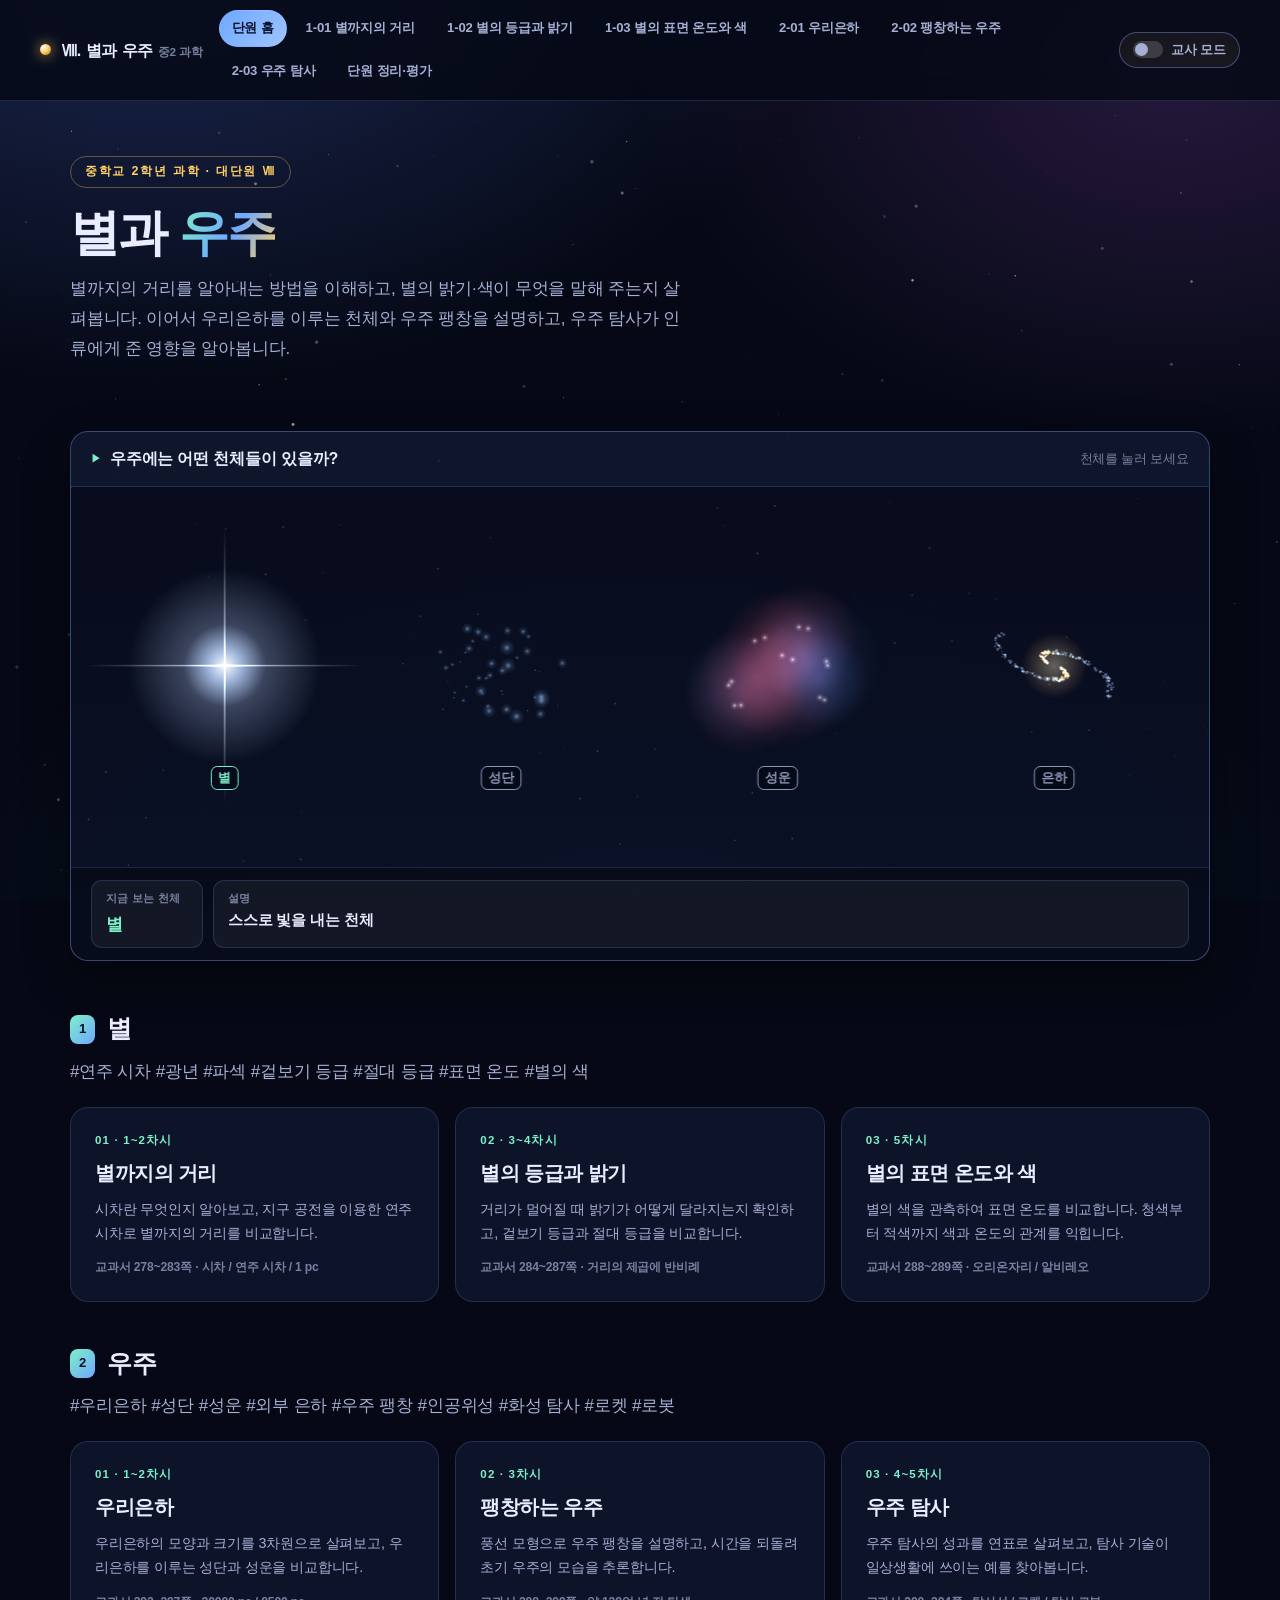
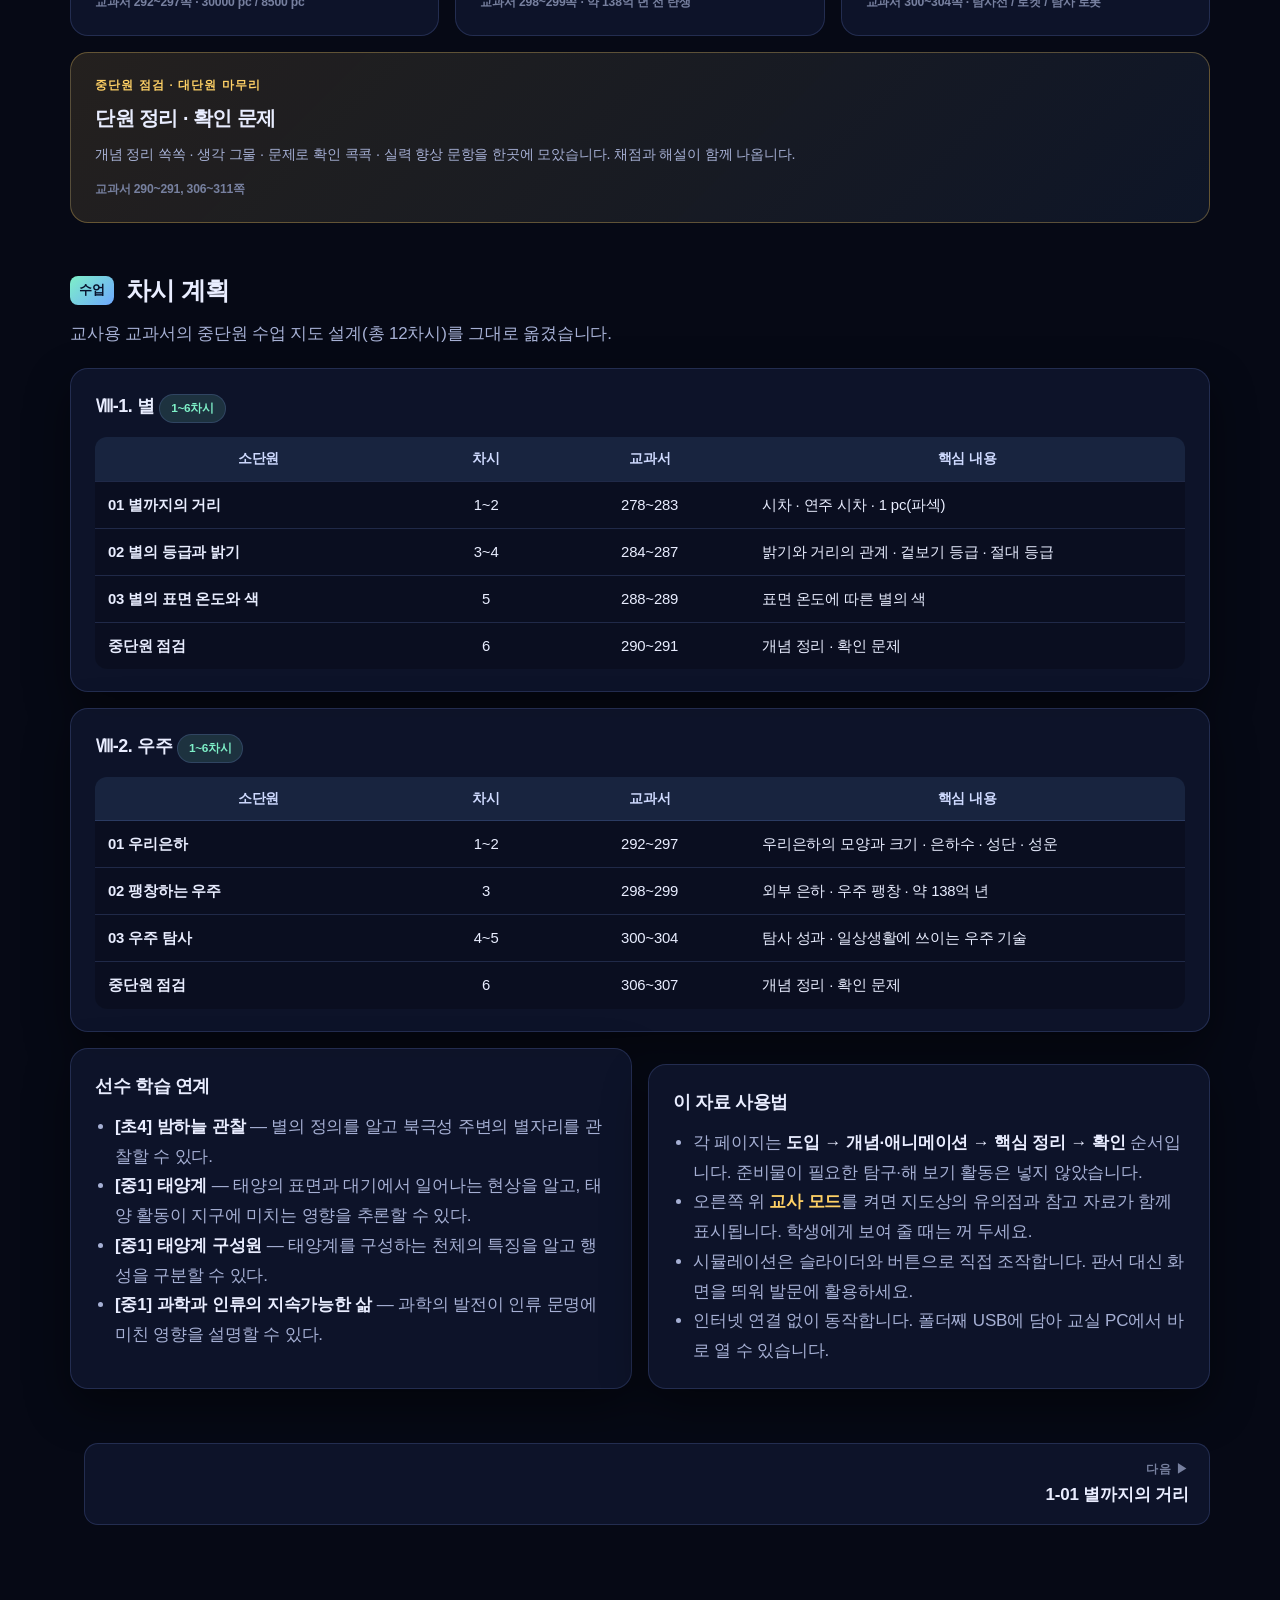
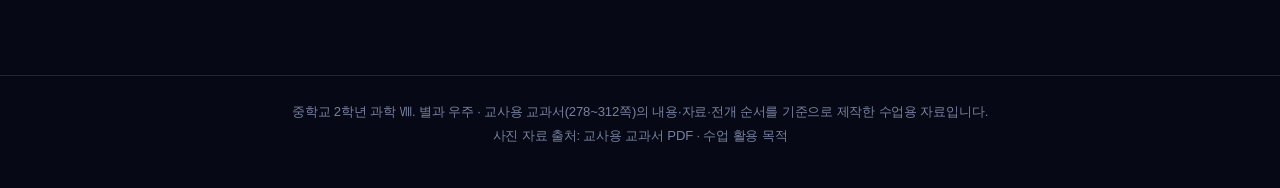
==== index.html @ 0da12495 "Initial commit" ====
<!doctype html>
<html lang="ko">
<head>
<meta charset="utf-8">
<meta name="viewport" content="width=device-width, initial-scale=1">
<title>Ⅷ. 별과 우주 | 중학교 2학년 과학 수업 자료</title>
<link rel="stylesheet" href="assets/style.css">
</head>
<body>
<canvas id="bg-stars"></canvas><div id="bg-glow"></div>
<div id="progress"></div>

<header class="topbar"><div class="topbar-inner">
  <a class="brand" href="index.html"><span class="dot"></span><span>Ⅷ. 별과 우주 <small>중2 과학</small></span></a>
  <nav class="chips"></nav>
  <div class="tmode"><span class="sw"></span>교사 모드</div>
</div></header>

<main class="wrap">

  <div class="page-head">
    <span class="eyebrow">중학교 2학년 과학 · 대단원 Ⅷ</span>
    <h1>별과 <em>우주</em></h1>
    <p class="lede">
      별까지의 거리를 알아내는 방법을 이해하고, 별의 밝기·색이 무엇을 말해 주는지 살펴봅니다.
      이어서 우리은하를 이루는 천체와 우주 팽창을 설명하고, 우주 탐사가 인류에게 준 영향을 알아봅니다.
    </p>
  </div>

  <!-- 인트로 애니메이션 -->
  <section class="block">
    <div class="sim">
      <div class="sim-head">
        <h4>우주에는 어떤 천체들이 있을까?</h4>
        <span class="hint">천체를 눌러 보세요</span>
      </div>
      <canvas id="cvIntro"></canvas>
      <div class="readout" id="introInfo">
        <div class="stat"><div class="k">지금 보는 천체</div><div class="v" id="introName">별</div></div>
        <div class="stat" style="flex:1; min-width:240px"><div class="k">설명</div>
          <div class="v" id="introDesc" style="font-size:.93rem; color:var(--txt); font-weight:600; line-height:1.5">스스로 빛을 내는 천체</div></div>
      </div>
    </div>
    <div class="teacher-note">
      <span class="tlabel">단원 개관</span>
      우주에는 여러 은하가 있다. 은하에는 태양계가 포함되어 있는 우리은하와 그 외의 외부 은하들이 있다.
      은하에는 별과, 별의 무리인 성단, 그리고 별과 별 사이에 있는 성간 물질들이 모여 있는 성운이 있다.
      태양계를 구성하는 별·행성·위성·왜소 행성·소행성·혜성들도 우주에 있는 천체이다.
      <br><br>이 단원에서는 별까지의 거리, 별의 밝기와 등급, 색과 온도 등 별의 특징과 우리은하의 모양·구성 천체 및
      우주 팽창에 대해 학습한다. 이를 바탕으로 우주에 대한 흥미와 호기심을 갖도록 하고, 우주 탐사의 의의와
      인류에게 미치는 영향을 조사하여 과학의 유용성을 느낄 수 있도록 한다.
    </div>
  </section>

  <!-- 소단원 카드 -->
  <section class="block">
    <h2 class="sec"><span class="num">1</span> 별</h2>
    <p class="sec-sub">#연주 시차 #광년 #파섹 #겉보기 등급 #절대 등급 #표면 온도 #별의 색</p>
    <div class="unit-grid">
      <a class="unit-card" href="s1-01-distance.html">
        <div class="cno">01 · 1~2차시</div>
        <h3>별까지의 거리</h3>
        <p>시차란 무엇인지 알아보고, 지구 공전을 이용한 연주 시차로 별까지의 거리를 비교합니다.</p>
        <div class="meta">교과서 278~283쪽 · 시차 / 연주 시차 / 1 pc</div>
      </a>
      <a class="unit-card" href="s1-02-magnitude.html">
        <div class="cno">02 · 3~4차시</div>
        <h3>별의 등급과 밝기</h3>
        <p>거리가 멀어질 때 밝기가 어떻게 달라지는지 확인하고, 겉보기 등급과 절대 등급을 비교합니다.</p>
        <div class="meta">교과서 284~287쪽 · 거리의 제곱에 반비례</div>
      </a>
      <a class="unit-card" href="s1-03-temperature.html">
        <div class="cno">03 · 5차시</div>
        <h3>별의 표면 온도와 색</h3>
        <p>별의 색을 관측하여 표면 온도를 비교합니다. 청색부터 적색까지 색과 온도의 관계를 익힙니다.</p>
        <div class="meta">교과서 288~289쪽 · 오리온자리 / 알비레오</div>
      </a>
    </div>

    <h2 class="sec" style="margin-top:40px"><span class="num">2</span> 우주</h2>
    <p class="sec-sub">#우리은하 #성단 #성운 #외부 은하 #우주 팽창 #인공위성 #화성 탐사 #로켓 #로봇</p>
    <div class="unit-grid">
      <a class="unit-card" href="s2-01-galaxy.html">
        <div class="cno">01 · 1~2차시</div>
        <h3>우리은하</h3>
        <p>우리은하의 모양과 크기를 3차원으로 살펴보고, 우리은하를 이루는 성단과 성운을 비교합니다.</p>
        <div class="meta">교과서 292~297쪽 · 30000 pc / 8500 pc</div>
      </a>
      <a class="unit-card" href="s2-02-expansion.html">
        <div class="cno">02 · 3차시</div>
        <h3>팽창하는 우주</h3>
        <p>풍선 모형으로 우주 팽창을 설명하고, 시간을 되돌려 초기 우주의 모습을 추론합니다.</p>
        <div class="meta">교과서 298~299쪽 · 약 138억 년 전 탄생</div>
      </a>
      <a class="unit-card" href="s2-03-exploration.html">
        <div class="cno">03 · 4~5차시</div>
        <h3>우주 탐사</h3>
        <p>우주 탐사의 성과를 연표로 살펴보고, 탐사 기술이 일상생활에 쓰이는 예를 찾아봅니다.</p>
        <div class="meta">교과서 300~304쪽 · 탐사선 / 로켓 / 탐사 로봇</div>
      </a>
    </div>

    <div class="unit-grid" style="margin-top:16px; grid-template-columns:1fr">
      <a class="unit-card" href="review.html" style="background:linear-gradient(135deg, rgba(255,209,102,.12), rgba(110,168,255,.08)); border-color:rgba(255,209,102,.3)">
        <div class="cno" style="color:var(--accent-2)">중단원 점검 · 대단원 마무리</div>
        <h3>단원 정리 · 확인 문제</h3>
        <p>개념 정리 쏙쏙 · 생각 그물 · 문제로 확인 콕콕 · 실력 향상 문항을 한곳에 모았습니다. 채점과 해설이 함께 나옵니다.</p>
        <div class="meta">교과서 290~291, 306~311쪽</div>
      </a>
    </div>
  </section>

  <!-- 수업 설계 -->
  <section class="block">
    <h2 class="sec"><span class="num">수업</span> 차시 계획</h2>
    <p class="sec-sub">교사용 교과서의 중단원 수업 지도 설계(총 12차시)를 그대로 옮겼습니다.</p>

    <div class="card">
      <h3>Ⅷ-1. 별 <span class="pill a3">1~6차시</span></h3>
      <div class="table-scroll">
      <table class="data">
        <thead><tr><th style="width:30%">소단원</th><th>차시</th><th>교과서</th><th style="width:40%">핵심 내용</th></tr></thead>
        <tbody>
          <tr><td class="name">01 별까지의 거리</td><td class="tnum">1~2</td><td class="tnum">278~283</td>
            <td style="text-align:left">시차 · 연주 시차 · 1 pc(파섹)</td></tr>
          <tr><td class="name">02 별의 등급과 밝기</td><td class="tnum">3~4</td><td class="tnum">284~287</td>
            <td style="text-align:left">밝기와 거리의 관계 · 겉보기 등급 · 절대 등급</td></tr>
          <tr><td class="name">03 별의 표면 온도와 색</td><td class="tnum">5</td><td class="tnum">288~289</td>
            <td style="text-align:left">표면 온도에 따른 별의 색</td></tr>
          <tr><td class="name">중단원 점검</td><td class="tnum">6</td><td class="tnum">290~291</td>
            <td style="text-align:left">개념 정리 · 확인 문제</td></tr>
        </tbody>
      </table>
      </div>
      <div class="teacher-note">
        <span class="tlabel">성취기준 · 지도상의 유의점</span>
        <b>[9과15-01]</b> 지구 자전에 의한 천체의 겉보기 운동과 지구 공전에 의한 별자리 변화를 이해하고, 밤하늘 천체에 호기심을 가진다.
        연주 시차를 이용하여 별까지의 거리를 구할 수 있고, 별의 등급과 밝기의 관계 및 표면 온도와 색의 관계를 설명할 수 있다.
        <ul>
          <li>별까지의 거리를 구하는 방법은 <b>수식을 도입하지 않는다.</b></li>
          <li>연주 시차와 겉보기 등급·절대 등급의 <b>개념을 중심으로</b> 다룬다.</li>
          <li>별의 표면 온도는 <b>별의 색을 이용하여 비교하는 수준</b>으로만 다룬다.</li>
        </ul>
      </div>
    </div>

    <div class="card">
      <h3>Ⅷ-2. 우주 <span class="pill a3">1~6차시</span></h3>
      <div class="table-scroll">
      <table class="data">
        <thead><tr><th style="width:30%">소단원</th><th>차시</th><th>교과서</th><th style="width:40%">핵심 내용</th></tr></thead>
        <tbody>
          <tr><td class="name">01 우리은하</td><td class="tnum">1~2</td><td class="tnum">292~297</td>
            <td style="text-align:left">우리은하의 모양과 크기 · 은하수 · 성단 · 성운</td></tr>
          <tr><td class="name">02 팽창하는 우주</td><td class="tnum">3</td><td class="tnum">298~299</td>
            <td style="text-align:left">외부 은하 · 우주 팽창 · 약 138억 년</td></tr>
          <tr><td class="name">03 우주 탐사</td><td class="tnum">4~5</td><td class="tnum">300~304</td>
            <td style="text-align:left">탐사 성과 · 일상생활에 쓰이는 우주 기술</td></tr>
          <tr><td class="name">중단원 점검</td><td class="tnum">6</td><td class="tnum">306~307</td>
            <td style="text-align:left">개념 정리 · 확인 문제</td></tr>
        </tbody>
      </table>
      </div>
      <div class="teacher-note">
        <span class="tlabel">성취기준 · 지도상의 유의점</span>
        <b>[9과15-02]</b> 우리은하의 구조와 크기를 이해하고, 성운과 성단의 특징을 비교할 수 있다.<br>
        <b>[9과15-03]</b> 모형을 이용하여 우주가 팽창하고 있음을 설명할 수 있다.<br>
        <b>[9과15-04]</b> 우주 탐사의 의의와 인류에게 미치는 영향을 조사하여 과학의 유용성을 인식할 수 있다.
        <ul>
          <li>우리은하의 크기는 수치 암기보다 <b>규모에 대한 인식</b>에 초점을 맞춘다.</li>
          <li>풍선 모형으로 우주 팽창을 설명하되, 어려운 우주론적 개념은 도입하지 않는다.</li>
          <li>우주 탐사는 현대에 <b>경쟁이 아닌 국제 협력</b>이 중요시된다는 점을 함께 다룬다.</li>
        </ul>
      </div>
    </div>

    <div class="grid g2" style="margin-top:16px">
      <div class="card">
        <h3>선수 학습 연계</h3>
        <ul style="margin:0; padding-left:20px; color:var(--dim)">
          <li><b style="color:var(--txt)">[초4] 밤하늘 관찰</b> — 별의 정의를 알고 북극성 주변의 별자리를 관찰할 수 있다.</li>
          <li><b style="color:var(--txt)">[중1] 태양계</b> — 태양의 표면과 대기에서 일어나는 현상을 알고, 태양 활동이 지구에 미치는 영향을 추론할 수 있다.</li>
          <li><b style="color:var(--txt)">[중1] 태양계 구성원</b> — 태양계를 구성하는 천체의 특징을 알고 행성을 구분할 수 있다.</li>
          <li><b style="color:var(--txt)">[중1] 과학과 인류의 지속가능한 삶</b> — 과학의 발전이 인류 문명에 미친 영향을 설명할 수 있다.</li>
        </ul>
      </div>
      <div class="card">
        <h3>이 자료 사용법</h3>
        <ul style="margin:0; padding-left:20px; color:var(--dim)">
          <li>각 페이지는 <b style="color:var(--txt)">도입 → 개념·애니메이션 → 핵심 정리 → 확인</b> 순서입니다.
            준비물이 필요한 탐구·해 보기 활동은 넣지 않았습니다.</li>
          <li>오른쪽 위 <b style="color:var(--accent-2)">교사 모드</b>를 켜면 지도상의 유의점과 참고 자료가 함께 표시됩니다. 학생에게 보여 줄 때는 꺼 두세요.</li>
          <li>시뮬레이션은 슬라이더와 버튼으로 직접 조작합니다. 판서 대신 화면을 띄워 발문에 활용하세요.</li>
          <li>인터넷 연결 없이 동작합니다. 폴더째 USB에 담아 교실 PC에서 바로 열 수 있습니다.</li>
        </ul>
      </div>
    </div>
  </section>

  <div class="pager"></div>
</main>

<footer class="foot">
  중학교 2학년 과학 Ⅷ. 별과 우주 · 교사용 교과서(278~312쪽)의 내용·자료·전개 순서를 기준으로 제작한 수업용 자료입니다.<br>
  사진 자료 출처: 교사용 교과서 PDF · 수업 활용 목적
</footer>

<script src="assets/common.js"></script>
<script>
(function () {
  var wrap = document.getElementById("cvIntro");
  var C = SU.Canvas(wrap, 3.0), U = SU.U;
  var nameEl = document.getElementById("introName"), descEl = document.getElementById("introDesc");

  var OBJ = [
    { n: "별", d: "스스로 빛을 내는 천체. 밝기와 색은 별마다 다르다." },
    { n: "성단", d: "많은 별이 좁은 공간에 모여 집단을 이룬 것. 산개 성단과 구상 성단이 있다." },
    { n: "성운", d: "성간 물질이 모여 있어 구름처럼 보이는 천체. 방출·반사·암흑 성운이 있다." },
    { n: "은하", d: "수천억 개의 별로 이루어진 천체 집단. 태양계가 속한 은하를 우리은하라고 한다." }
  ];
  var sel = 0, hl = [1, 0, 0, 0], auto = 0;

  // 성단/성운/은하 입자 미리 생성
  var cluster = [], neb = [], gal = [];
  for (var i = 0; i < 46; i++) {
    var a = Math.random() * 6.2832, r = Math.pow(Math.random(), 0.6);
    cluster.push({ x: Math.cos(a) * r, y: Math.sin(a) * r * 0.92, s: Math.random() * 1.4 + 0.5, p: Math.random() * 6.3 });
  }
  for (var i = 0; i < 9; i++) {
    neb.push({ x: (Math.random() - 0.5) * 1.3, y: (Math.random() - 0.5) * 1.1, r: Math.random() * 0.55 + 0.35,
      c: Math.random() < 0.5 ? [255, 96, 120] : [110, 150, 255], p: Math.random() * 6.3 });
  }
  for (var i = 0; i < 340; i++) {
    var t = Math.pow(Math.random(), 1.15), arm = Math.floor(Math.random() * 2);
    var th = t * 3.6 + arm * Math.PI + (Math.random() - 0.5) * 0.5;
    var rr = 0.10 + t * 0.92;
    gal.push({ r: rr, th: th, s: Math.random() * 1.1 + 0.4, c: t > 0.35 ? [170, 205, 255] : [255, 226, 170] });
  }

  function pos(i) { return { x: C.w * (0.135 + i * 0.243), y: C.h * 0.47 }; }

  wrap.addEventListener("click", function (e) {
    var r = wrap.getBoundingClientRect(), mx = e.clientX - r.left;
    var best = 0, bd = 1e9;
    for (var i = 0; i < 4; i++) { var d = Math.abs(pos(i).x - mx); if (d < bd) { bd = d; best = i; } }
    sel = best; auto = 0; nameEl.textContent = OBJ[sel].n; descEl.textContent = OBJ[sel].d;
  });
  wrap.style.cursor = "pointer";

  SU.loop(wrap, function (dt, t) {
    auto += dt;
    if (auto > 4.5) { auto = 0; sel = (sel + 1) % 4; nameEl.textContent = OBJ[sel].n; descEl.textContent = OBJ[sel].d; }
    for (var i = 0; i < 4; i++) hl[i] = U.approach(hl[i], i === sel ? 1 : 0, dt, 5.5);

    var ctx = C.ctx, w = C.w, h = C.h;
    ctx.clearRect(0, 0, w, h);
    // 옅은 배경 별
    ctx.save();
    for (var i = 0; i < 70; i++) {
      var x = ((i * 97.13) % 1) * w, y = ((i * 41.77) % 1) * h;
      x = (i * 137.5) % w; y = (i * 89.3) % h;
      var a = 0.12 + 0.1 * Math.sin(t * 1.1 + i);
      ctx.fillStyle = "rgba(255,255,255," + a + ")";
      ctx.beginPath(); ctx.arc(x, y, 0.9, 0, 6.2832); ctx.fill();
    }
    ctx.restore();

    var base = Math.min(h * 0.24, w * 0.068);

    for (var i = 0; i < 4; i++) {
      var p = pos(i), k = 0.86 + hl[i] * 0.34, R = base * k;
      ctx.save();
      ctx.translate(p.x, p.y);
      ctx.globalAlpha = 0.5 + hl[i] * 0.5;

      if (i === 0) {
        U.glow(ctx, 0, 0, R * 1.05, "rgba(190,215,255,1)", 1);
        U.spike(ctx, 0, 0, R * 1.5, "rgba(200,222,255,.7)", 1.5);
      } else if (i === 1) {
        for (var j = 0; j < cluster.length; j++) {
          var c = cluster[j], tw = 0.55 + 0.45 * Math.sin(t * 2.1 + c.p);
          U.glow(ctx, c.x * R, c.y * R, c.s * 5 * tw, "rgba(150,195,255,1)", 0.95 * tw);
        }
      } else if (i === 2) {
        ctx.globalCompositeOperation = "lighter";
        for (var j = 0; j < neb.length; j++) {
          var b = neb[j], pu = 1 + 0.07 * Math.sin(t * 0.8 + b.p);
          var g = ctx.createRadialGradient(b.x * R, b.y * R, 0, b.x * R, b.y * R, b.r * R * 1.5 * pu);
          g.addColorStop(0, "rgba(" + b.c[0] + "," + b.c[1] + "," + b.c[2] + ",.36)");
          g.addColorStop(1, "rgba(" + b.c[0] + "," + b.c[1] + "," + b.c[2] + ",0)");
          ctx.fillStyle = g;
          ctx.beginPath(); ctx.arc(b.x * R, b.y * R, b.r * R * 1.5 * pu, 0, 6.2832); ctx.fill();
        }
        for (var j = 0; j < 14; j++) {
          var ax = Math.cos(j * 2.4) * R * 0.75, ay = Math.sin(j * 1.7) * R * 0.6;
          U.glow(ctx, ax, ay, 4.5, "rgba(255,255,255,1)", 0.9);
        }
        ctx.globalCompositeOperation = "source-over";
      } else {
        ctx.rotate(t * 0.16);
        ctx.globalCompositeOperation = "lighter";
        var cg = ctx.createRadialGradient(0, 0, 0, 0, 0, R * 0.5);
        cg.addColorStop(0, "rgba(255,240,205,.75)"); cg.addColorStop(1, "rgba(255,200,120,0)");
        ctx.fillStyle = cg; ctx.beginPath(); ctx.arc(0, 0, R * 0.5, 0, 6.2832); ctx.fill();
        for (var j = 0; j < gal.length; j++) {
          var s = gal[j], x = Math.cos(s.th) * s.r * R, y = Math.sin(s.th) * s.r * R * 0.42;
          ctx.fillStyle = "rgba(" + s.c[0] + "," + s.c[1] + "," + s.c[2] + ",.75)";
          ctx.beginPath(); ctx.arc(x, y, s.s, 0, 6.2832); ctx.fill();
        }
        ctx.globalCompositeOperation = "source-over";
      }
      ctx.restore();

      ctx.globalAlpha = 1;
      var col = hl[i] > 0.5 ? "#7ef0c8" : "rgba(166,176,212,.85)";
      U.chip(ctx, p.x, p.y + base * 1.45, OBJ[i].n, col, 13);
    }
  });
})();
</script>
</body>
</html>
---- assets/style.css ----
/* ===========================================================
   중학교 2학년 과학 Ⅷ. 별과 우주 — 수업 자료 공통 스타일
   =========================================================== */

:root {
  --bg: #060915;
  --bg-2: #0b1026;
  --panel: rgba(17, 24, 51, 0.72);
  --panel-solid: #111833;
  --line: rgba(132, 162, 255, 0.18);
  --line-strong: rgba(132, 162, 255, 0.38);
  --txt: #e9edff;
  --dim: #a6b0d4;
  --dim-2: #77809f;
  --accent: #6ea8ff;
  --accent-2: #ffd166;
  --accent-3: #7ef0c8;
  --warm: #ff8a6b;
  --red: #ff7b8a;
  --radius: 18px;
  --shadow: 0 18px 45px rgba(0, 0, 0, 0.45);
  --font: "Pretendard", "Pretendard Variable", "Apple SD Gothic Neo",
    "Malgun Gothic", "맑은 고딕", "Noto Sans KR", sans-serif;
}

* { box-sizing: border-box; }

html { scroll-behavior: smooth; scroll-padding-top: 92px; }

body {
  margin: 0;
  font-family: var(--font);
  background: var(--bg);
  color: var(--txt);
  font-size: 17px;
  line-height: 1.75;
  letter-spacing: -0.01em;
  -webkit-font-smoothing: antialiased;
}

/* 배경 별 */
#bg-stars {
  position: fixed;
  inset: 0;
  z-index: -2;
  width: 100%;
  height: 100%;
  display: block;
}
#bg-glow {
  position: fixed;
  inset: 0;
  z-index: -1;
  pointer-events: none;
  background:
    radial-gradient(1100px 700px at 12% -5%, rgba(78, 110, 220, 0.30), transparent 62%),
    radial-gradient(900px 620px at 92% 8%, rgba(150, 80, 200, 0.22), transparent 60%),
    radial-gradient(1200px 800px at 50% 108%, rgba(20, 140, 160, 0.16), transparent 60%);
}

/* ---------- 상단 바 ---------- */
.topbar {
  position: sticky;
  top: 0;
  z-index: 50;
  backdrop-filter: blur(14px);
  background: rgba(6, 9, 21, 0.82);
  border-bottom: 1px solid var(--line);
}
.topbar-inner {
  max-width: 1240px;
  margin: 0 auto;
  padding: 10px 20px;
  display: flex;
  align-items: center;
  gap: 16px;
  flex-wrap: wrap;
}
.brand {
  display: flex;
  align-items: center;
  gap: 10px;
  font-weight: 800;
  font-size: 1.02rem;
  text-decoration: none;
  color: var(--txt);
  white-space: nowrap;
}
.brand .dot {
  width: 11px; height: 11px; border-radius: 50%;
  background: radial-gradient(circle at 32% 30%, #fff, var(--accent-2) 45%, #b06b16);
  box-shadow: 0 0 14px rgba(255, 209, 102, 0.85);
}
.brand small { color: var(--dim-2); font-weight: 600; font-size: 0.74rem; }

nav.chips { display: flex; gap: 6px; flex-wrap: wrap; flex: 1; }
nav.chips a {
  font-size: 0.82rem;
  font-weight: 600;
  padding: 6px 12px;
  border-radius: 999px;
  color: var(--dim);
  text-decoration: none;
  border: 1px solid transparent;
  transition: all 0.18s ease;
  white-space: nowrap;
}
nav.chips a:hover { color: var(--txt); background: rgba(110, 168, 255, 0.12); }
nav.chips a.on {
  color: #08122c;
  background: linear-gradient(135deg, var(--accent), #9fc4ff);
  font-weight: 800;
}

.tmode {
  display: inline-flex; align-items: center; gap: 8px;
  font-size: 0.8rem; font-weight: 700; color: var(--dim);
  border: 1px solid var(--line-strong);
  border-radius: 999px; padding: 6px 13px;
  cursor: pointer; user-select: none;
  background: rgba(255, 209, 102, 0.06);
  transition: all 0.18s ease;
  white-space: nowrap;
}
.tmode:hover { color: var(--accent-2); border-color: var(--accent-2); }
.tmode .sw {
  width: 30px; height: 17px; border-radius: 999px;
  background: rgba(255, 255, 255, 0.16); position: relative; transition: 0.2s;
}
.tmode .sw::after {
  content: ""; position: absolute; top: 2px; left: 2px;
  width: 13px; height: 13px; border-radius: 50%;
  background: var(--dim); transition: 0.2s;
}
body.teacher-on .tmode { color: #1b1403; background: var(--accent-2); border-color: var(--accent-2); }
body.teacher-on .tmode .sw { background: rgba(0, 0, 0, 0.3); }
body.teacher-on .tmode .sw::after { left: 15px; background: #1b1403; }

/* 진행 막대 */
#progress {
  position: fixed; top: 0; left: 0; height: 3px; width: 0;
  background: linear-gradient(90deg, var(--accent), var(--accent-3));
  z-index: 60; transition: width 0.1s linear;
}

/* ---------- 레이아웃 ---------- */
.wrap { max-width: 1180px; margin: 0 auto; padding: 0 20px 90px; }

.page-head { padding: 54px 0 22px; }
.page-head .eyebrow {
  display: inline-block;
  font-size: 0.78rem; font-weight: 800; letter-spacing: 0.14em;
  color: var(--accent-2);
  border: 1px solid rgba(255, 209, 102, 0.34);
  border-radius: 999px; padding: 4px 14px; margin-bottom: 16px;
}
.page-head h1 {
  font-size: clamp(2rem, 4.6vw, 3.1rem);
  line-height: 1.18; margin: 0 0 12px; font-weight: 900;
  letter-spacing: -0.035em;
}
.page-head h1 em {
  font-style: normal;
  background: linear-gradient(120deg, var(--accent-3), var(--accent) 55%, var(--accent-2));
  -webkit-background-clip: text; background-clip: text; color: transparent;
}
.page-head .lede { color: var(--dim); font-size: 1.06rem; max-width: 66ch; margin: 0; }

section.block { margin: 46px 0 0; scroll-margin-top: 92px; }
h2.sec {
  font-size: 1.55rem; font-weight: 850; margin: 0 0 6px;
  display: flex; align-items: center; gap: 12px; letter-spacing: -0.03em;
}
h2.sec .num {
  font-size: 0.82rem; font-weight: 900; color: #08122c;
  background: linear-gradient(135deg, var(--accent-3), var(--accent));
  border-radius: 8px; padding: 3px 9px; letter-spacing: 0;
}
h2.sec .qq {
  font-size: 0.9rem; font-weight: 600; color: var(--dim-2);
}
.sec-sub { color: var(--dim); margin: 0 0 20px; max-width: 74ch; }

h3.mini {
  font-size: 1.08rem; font-weight: 800; margin: 26px 0 10px;
  color: #cfdaff; letter-spacing: -0.02em;
}

/* ---------- 카드 ---------- */
.card {
  background: var(--panel);
  border: 1px solid var(--line);
  border-radius: var(--radius);
  padding: 22px 24px;
  box-shadow: var(--shadow);
}
.card + .card { margin-top: 16px; }
.card h3 { margin: 0 0 10px; font-size: 1.12rem; font-weight: 800; letter-spacing: -0.02em; }
.card p:last-child { margin-bottom: 0; }

.grid { display: grid; gap: 16px; }
.g2 { grid-template-columns: repeat(2, minmax(0, 1fr)); }
.g3 { grid-template-columns: repeat(3, minmax(0, 1fr)); }
.g4 { grid-template-columns: repeat(4, minmax(0, 1fr)); }
@media (max-width: 900px) { .g2, .g3, .g4 { grid-template-columns: 1fr; } }

/* 학습 목표 */
.goals {
  background: linear-gradient(135deg, rgba(110, 168, 255, 0.14), rgba(126, 240, 200, 0.07));
  border: 1px solid rgba(110, 168, 255, 0.3);
  border-radius: var(--radius); padding: 20px 24px;
}
.goals h3 { margin: 0 0 10px; font-size: 0.86rem; letter-spacing: 0.1em; color: var(--accent-3); font-weight: 800; }
.goals ul { margin: 0; padding-left: 20px; }
.goals li { margin: 5px 0; font-weight: 600; }

/* 도입 말풍선 */
.hook {
  border-left: 4px solid var(--accent-2);
  background: rgba(255, 209, 102, 0.08);
  border-radius: 0 14px 14px 0;
  padding: 16px 20px; margin: 0 0 18px;
}
.hook strong { color: var(--accent-2); }

/* 핵심 정리 */
.key {
  background: linear-gradient(135deg, rgba(126, 240, 200, 0.13), rgba(110, 168, 255, 0.07));
  border: 1px solid rgba(126, 240, 200, 0.32);
  border-radius: var(--radius); padding: 20px 24px;
}
.key h3 { color: var(--accent-3); font-size: 0.86rem; letter-spacing: 0.1em; margin: 0 0 12px; font-weight: 800; }
.key ul { margin: 0; padding-left: 20px; }
.key li { margin: 7px 0; }
.key b { color: #fff; }

/* 교사용 메모 */
.teacher-note {
  display: none;
  border-left: 4px solid var(--accent-2);
  background: rgba(255, 209, 102, 0.07);
  border-radius: 0 14px 14px 0;
  padding: 14px 20px; margin: 14px 0;
  font-size: 0.95rem;
}
body.teacher-on .teacher-note { display: block; }
.teacher-note .tlabel {
  display: inline-block; font-size: 0.7rem; font-weight: 900; letter-spacing: 0.1em;
  color: #1b1403; background: var(--accent-2); border-radius: 6px;
  padding: 2px 8px; margin-bottom: 8px;
}
.teacher-note ul { margin: 6px 0 0; padding-left: 18px; }
.teacher-note li { margin: 4px 0; }

/* ---------- 그림 ---------- */
figure.fig { margin: 0; }
figure.fig img {
  width: 100%; display: block; border-radius: 14px;
  border: 1px solid var(--line); background: #000;
}
figure.fig figcaption {
  font-size: 0.83rem; color: var(--dim-2); margin-top: 8px; text-align: center; line-height: 1.5;
}
figure.fig figcaption b { color: var(--dim); }
.src { font-size: 0.74rem; color: var(--dim-2); opacity: 0.8; }

.photo-card {
  background: var(--panel); border: 1px solid var(--line);
  border-radius: 16px; overflow: hidden;
}
.photo-card img { width: 100%; display: block; aspect-ratio: 4/3; object-fit: cover; background: #000; }
.photo-card .pc-body { padding: 13px 15px 16px; }
.photo-card .pc-body h4 { margin: 0 0 5px; font-size: 1rem; font-weight: 800; }
.photo-card .pc-body p { margin: 0; font-size: 0.88rem; color: var(--dim); line-height: 1.6; }

/* ---------- 시뮬레이션 ---------- */
.sim {
  background: linear-gradient(180deg, rgba(8, 12, 28, 0.92), rgba(12, 18, 40, 0.92));
  border: 1px solid var(--line-strong);
  border-radius: var(--radius);
  overflow: hidden;
  box-shadow: var(--shadow);
}
.sim-head {
  display: flex; align-items: center; justify-content: space-between; gap: 12px;
  padding: 13px 20px; border-bottom: 1px solid var(--line);
  background: rgba(110, 168, 255, 0.07); flex-wrap: wrap;
}
.sim-head h4 { margin: 0; font-size: 1rem; font-weight: 800; display: flex; align-items: center; gap: 9px; }
.sim-head h4::before {
  content: "▶"; font-size: 0.6rem; color: var(--accent-3);
}
.sim-head .hint { font-size: 0.8rem; color: var(--dim-2); }
.sim canvas { display: block; width: 100%; touch-action: none; }
.sim-controls {
  display: flex; align-items: center; gap: 12px 18px; flex-wrap: wrap;
  padding: 14px 20px; border-top: 1px solid var(--line);
  background: rgba(0, 0, 0, 0.25);
}
.ctl { display: flex; align-items: center; gap: 9px; font-size: 0.86rem; color: var(--dim); font-weight: 600; }
.ctl input[type="range"] { width: 160px; accent-color: var(--accent); cursor: pointer; }
.ctl .val { font-variant-numeric: tabular-nums; color: var(--accent-3); font-weight: 800; min-width: 54px; }

.btn {
  font-family: inherit; font-size: 0.85rem; font-weight: 700;
  color: var(--txt); background: rgba(110, 168, 255, 0.14);
  border: 1px solid var(--line-strong); border-radius: 10px;
  padding: 7px 15px; cursor: pointer; transition: all 0.16s ease;
}
.btn:hover { background: rgba(110, 168, 255, 0.28); border-color: var(--accent); }
.btn.on { background: var(--accent); color: #08122c; border-color: var(--accent); }
.btn.amber { background: rgba(255, 209, 102, 0.14); }
.btn.amber:hover { background: rgba(255, 209, 102, 0.3); border-color: var(--accent-2); }
.btn.amber.on { background: var(--accent-2); color: #1b1403; border-color: var(--accent-2); }

.readout {
  display: flex; gap: 10px; flex-wrap: wrap;
  padding: 12px 20px; border-top: 1px solid var(--line);
  background: rgba(0, 0, 0, 0.3);
}
.stat {
  background: rgba(255, 255, 255, 0.05); border: 1px solid var(--line);
  border-radius: 11px; padding: 8px 14px; min-width: 112px;
}
.stat .k { font-size: 0.71rem; color: var(--dim-2); font-weight: 700; letter-spacing: 0.02em; }
.stat .v { font-size: 1.08rem; font-weight: 850; color: var(--accent-3); font-variant-numeric: tabular-nums; }
.stat.amber .v { color: var(--accent-2); }
.stat.warm .v { color: var(--warm); }

/* ---------- 표 ---------- */
table.data {
  width: 100%; border-collapse: collapse; font-size: 0.93rem;
  background: rgba(0, 0, 0, 0.22); border-radius: 12px; overflow: hidden;
}
table.data th, table.data td { padding: 10px 13px; text-align: center; border-bottom: 1px solid var(--line); }
table.data th { background: rgba(110, 168, 255, 0.14); font-weight: 800; font-size: 0.85rem; color: #cfdaff; }
table.data tbody tr:last-child td { border-bottom: none; }
table.data tbody tr:hover { background: rgba(110, 168, 255, 0.07); }
table.data td.name { text-align: left; font-weight: 700; }
.tnum { font-variant-numeric: tabular-nums; }
.table-scroll { overflow-x: auto; }

/* ---------- 퀴즈 ---------- */
.quiz { display: grid; gap: 14px; }
.q {
  background: var(--panel); border: 1px solid var(--line);
  border-radius: 16px; padding: 18px 22px;
}
.q .qh { display: flex; gap: 10px; align-items: baseline; margin-bottom: 12px; }
.q .qn {
  font-size: 0.74rem; font-weight: 900; color: #08122c;
  background: var(--accent-3); border-radius: 7px; padding: 2px 8px; flex: none;
}
.q .qt { font-weight: 700; line-height: 1.6; }
.q .qt .blank {
  display: inline-block; min-width: 68px; border-bottom: 2px dotted var(--accent-2);
}
.opts { display: grid; gap: 8px; }
.opt {
  text-align: left; font-family: inherit; font-size: 0.95rem; color: var(--txt);
  background: rgba(255, 255, 255, 0.04); border: 1px solid var(--line);
  border-radius: 11px; padding: 10px 15px; cursor: pointer; transition: all 0.15s ease;
}
.opt:hover { background: rgba(110, 168, 255, 0.15); border-color: var(--line-strong); }
.opt.correct { background: rgba(126, 240, 200, 0.2); border-color: var(--accent-3); font-weight: 700; }
.opt.wrong { background: rgba(255, 123, 138, 0.16); border-color: var(--red); text-decoration: line-through; opacity: 0.75; }
.opt .mk { float: right; font-weight: 900; }
.sol {
  display: none; margin-top: 12px; padding: 12px 16px;
  background: rgba(126, 240, 200, 0.08); border-left: 3px solid var(--accent-3);
  border-radius: 0 10px 10px 0; font-size: 0.9rem; color: var(--dim);
}
.sol.show { display: block; }
.sol b { color: var(--accent-3); }

.reveal-wrap { margin-top: 10px; }
.reveal {
  display: none; margin-top: 10px; padding: 12px 16px;
  background: rgba(255, 209, 102, 0.09); border-left: 3px solid var(--accent-2);
  border-radius: 0 10px 10px 0; font-size: 0.93rem;
}
.reveal.show { display: block; }

.score-bar {
  position: sticky; bottom: 14px; margin-top: 22px;
  background: rgba(10, 15, 34, 0.94); backdrop-filter: blur(10px);
  border: 1px solid var(--line-strong); border-radius: 14px;
  padding: 12px 20px; display: flex; align-items: center; gap: 16px; flex-wrap: wrap;
  box-shadow: var(--shadow);
}
.score-bar .s { font-weight: 800; }
.score-bar .s em { font-style: normal; color: var(--accent-3); font-size: 1.25rem; }

/* ---------- 기타 ---------- */
.pill {
  display: inline-block; font-size: 0.74rem; font-weight: 800;
  border-radius: 999px; padding: 3px 11px; margin: 0 4px 4px 0;
  background: rgba(110, 168, 255, 0.16); color: #bcd3ff; border: 1px solid var(--line);
}
.pill.a2 { background: rgba(255, 209, 102, 0.14); color: var(--accent-2); }
.pill.a3 { background: rgba(126, 240, 200, 0.14); color: var(--accent-3); }

.kw { color: var(--accent-2); font-weight: 800; }
.kw2 { color: var(--accent-3); font-weight: 800; }
mark {
  background: linear-gradient(transparent 58%, rgba(255, 209, 102, 0.38) 58%);
  color: inherit; padding: 0 2px;
}

.note-sm { font-size: 0.85rem; color: var(--dim-2); }

hr.sep { border: none; border-top: 1px solid var(--line); margin: 34px 0; }

/* 다음/이전 이동 */
.pager { display: flex; justify-content: space-between; gap: 14px; margin-top: 54px; flex-wrap: wrap; }
.pager a {
  flex: 1 1 250px; text-decoration: none; color: var(--txt);
  background: var(--panel); border: 1px solid var(--line);
  border-radius: 14px; padding: 15px 20px; transition: all 0.18s ease;
}
.pager a:hover { border-color: var(--accent); background: rgba(110, 168, 255, 0.12); }
.pager a .lb { font-size: 0.74rem; color: var(--dim-2); font-weight: 700; letter-spacing: 0.08em; }
.pager a .tt { font-weight: 800; }
.pager a.next { text-align: right; }

footer.foot {
  border-top: 1px solid var(--line); margin-top: 60px; padding: 24px 0 40px;
  font-size: 0.82rem; color: var(--dim-2); text-align: center; line-height: 1.8;
}

/* 단원 홈 카드 */
.unit-grid { display: grid; gap: 16px; grid-template-columns: repeat(3, minmax(0, 1fr)); }
@media (max-width: 950px) { .unit-grid { grid-template-columns: 1fr; } }
a.unit-card {
  display: block; text-decoration: none; color: var(--txt);
  background: var(--panel); border: 1px solid var(--line);
  border-radius: var(--radius); padding: 22px 24px;
  transition: all 0.22s cubic-bezier(0.2, 0.8, 0.3, 1);
  position: relative; overflow: hidden;
}
a.unit-card::after {
  content: ""; position: absolute; inset: auto -40% -60% -40%; height: 140px;
  background: radial-gradient(closest-side, rgba(110, 168, 255, 0.4), transparent);
  opacity: 0; transition: opacity 0.25s;
}
a.unit-card:hover { transform: translateY(-4px); border-color: var(--accent); }
a.unit-card:hover::after { opacity: 1; }
a.unit-card .cno {
  font-size: 0.72rem; font-weight: 900; letter-spacing: 0.1em; color: var(--accent-3);
}
a.unit-card h3 { margin: 6px 0 8px; font-size: 1.22rem; font-weight: 850; letter-spacing: -0.025em; }
a.unit-card p { margin: 0 0 12px; font-size: 0.9rem; color: var(--dim); line-height: 1.65; }
a.unit-card .meta { font-size: 0.76rem; color: var(--dim-2); font-weight: 700; }

@media (max-width: 640px) {
  body { font-size: 16px; }
  .wrap { padding: 0 14px 70px; }
  .card { padding: 18px 16px; }
  .ctl input[type="range"] { width: 120px; }
}
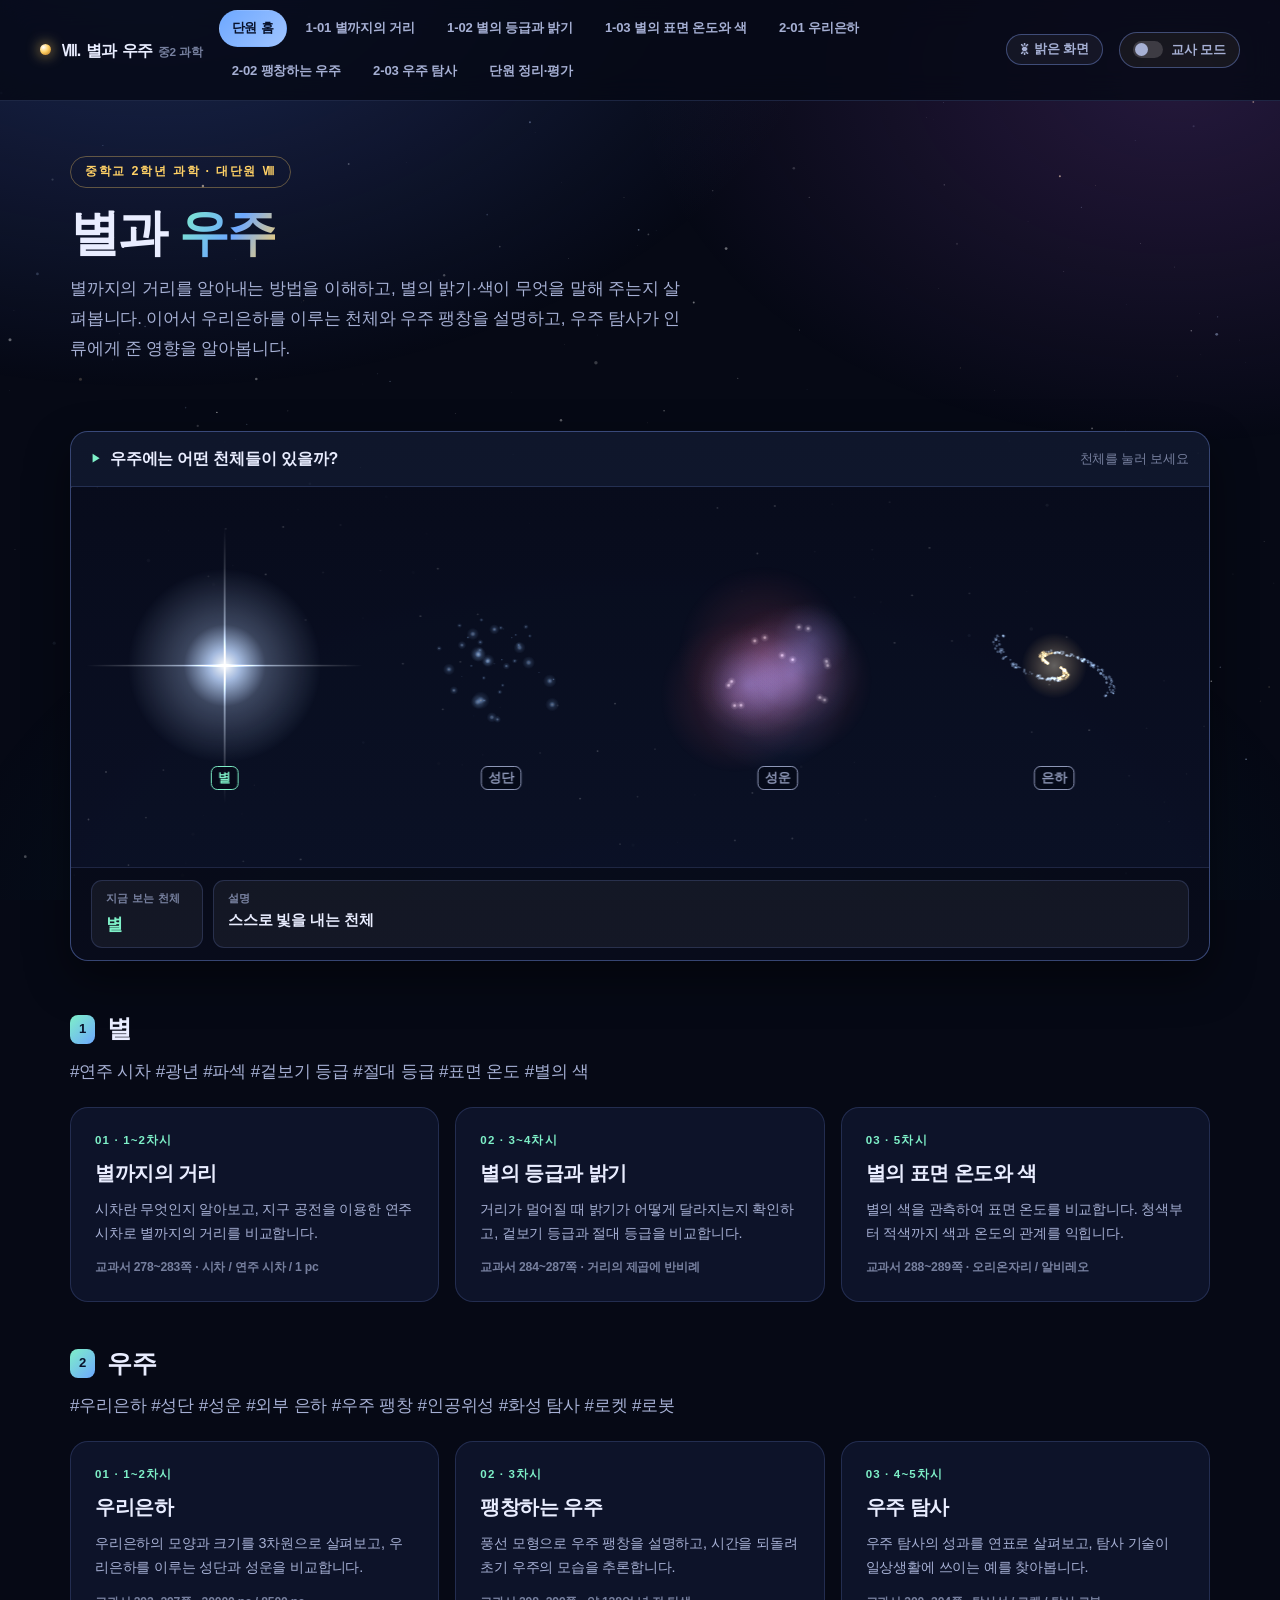
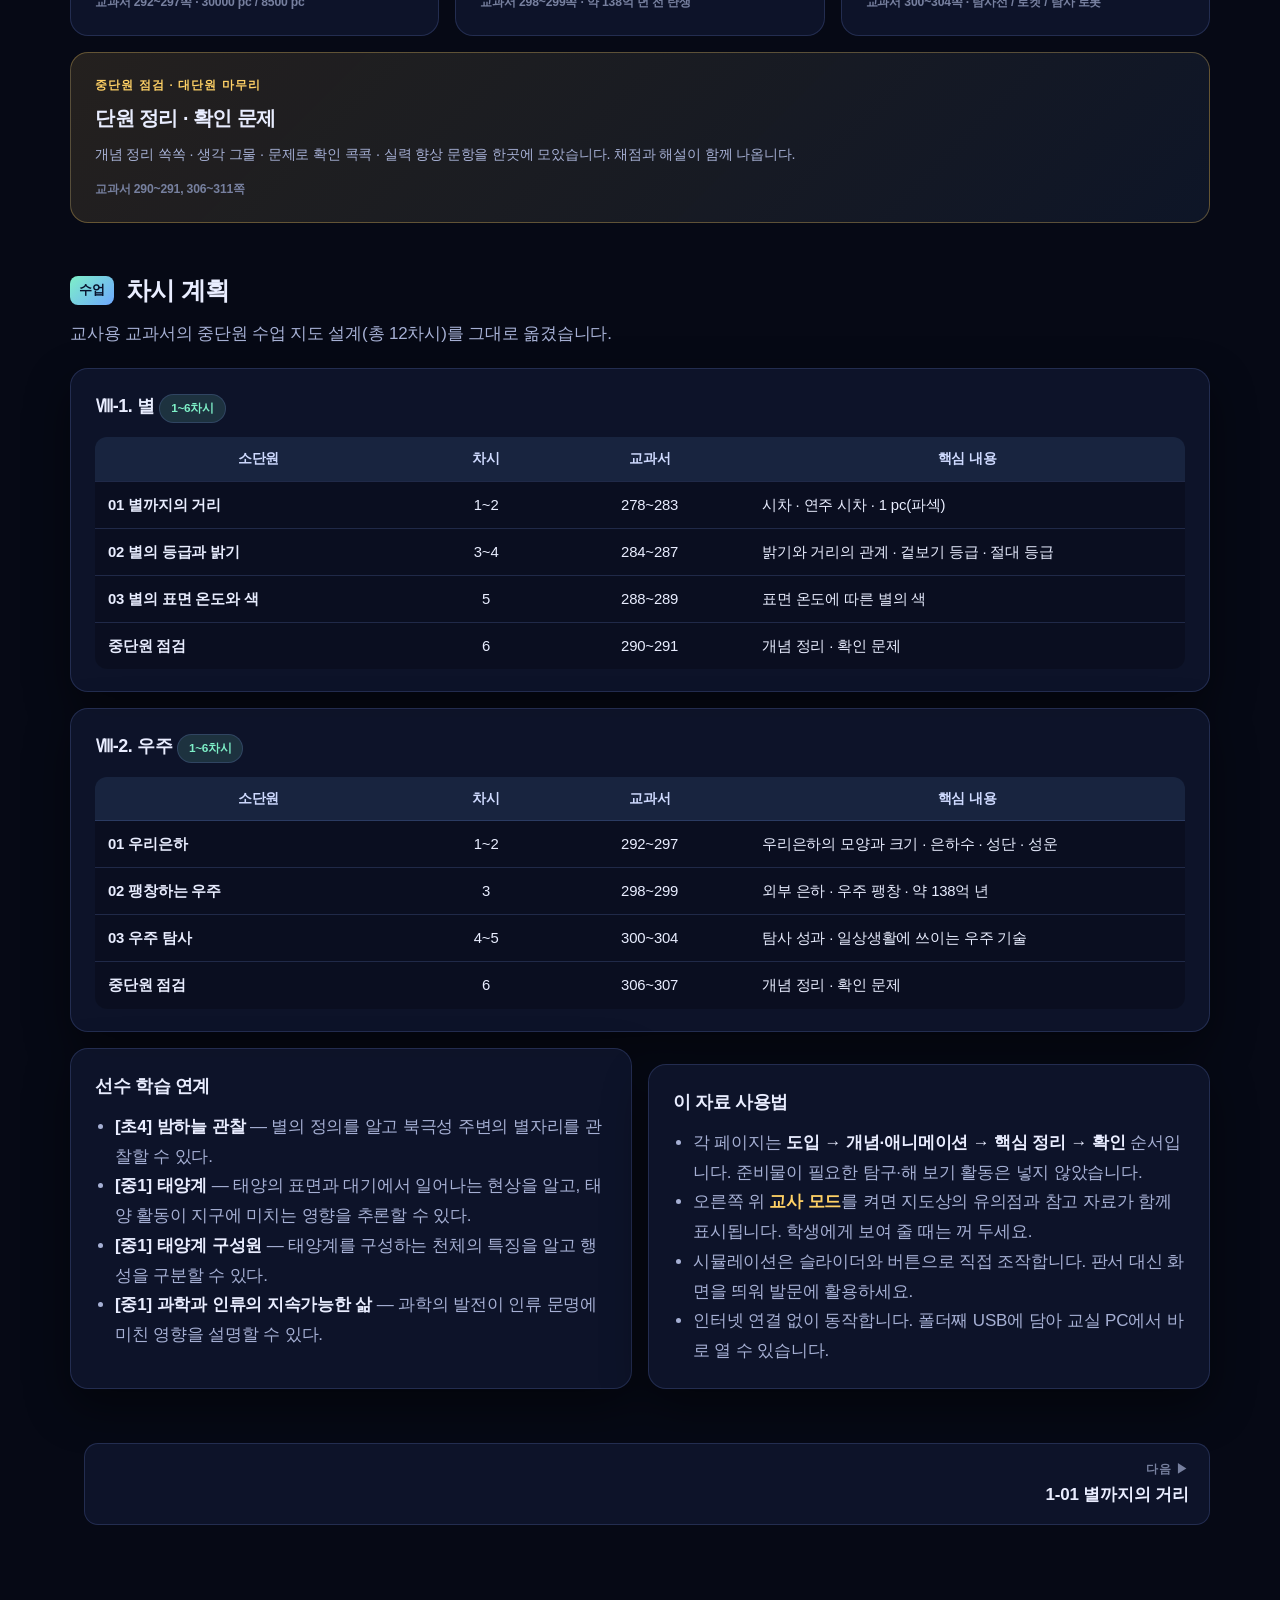
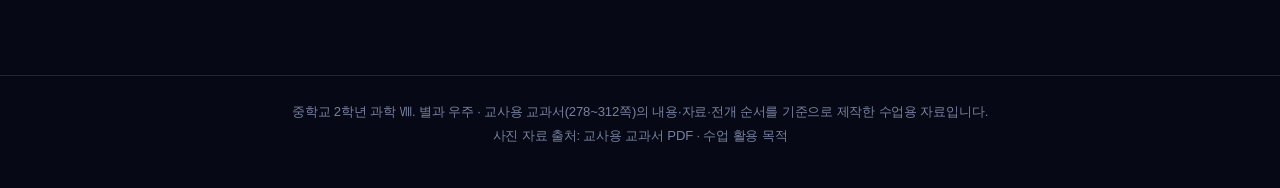
==== commit 2bf8400a: "어두운 화면 / 밝은 화면 전환 추가 - 상단 바에 화면 밝기 전환 버튼 추가 (설정은 브라우저에 저장) - 색을 CSS 토큰으로 정리하고 밝은 화면용 값 추가 - 시뮬레이션 영역" ====
--- a/index.html
+++ b/index.html
@@ -5,6 +5,7 @@
 <meta name="viewport" content="width=device-width, initial-scale=1">
 <title>Ⅷ. 별과 우주 | 중학교 2학년 과학 수업 자료</title>
 <link rel="stylesheet" href="assets/style.css">
+<script>try{if(localStorage.getItem("suj-theme")==="light")document.documentElement.setAttribute("data-theme","light")}catch(e){}</script>
 </head>
 <body>
 <canvas id="bg-stars"></canvas><div id="bg-glow"></div>
--- a/assets/style.css
+++ b/assets/style.css
@@ -2,7 +2,9 @@
    중학교 2학년 과학 Ⅷ. 별과 우주 — 수업 자료 공통 스타일
    =========================================================== */
 
-:root {
+/* 어두운 화면(기본). 밝은 화면에서도 시뮬레이션(.sim)은 우주 장면이므로 이 값을 그대로 쓴다. */
+:root,
+:root[data-theme="light"] .sim {
   --bg: #060915;
   --bg-2: #0b1026;
   --panel: rgba(17, 24, 51, 0.72);
@@ -17,11 +19,68 @@
   --accent-3: #7ef0c8;
   --warm: #ff8a6b;
   --red: #ff7b8a;
+  --strong: #ffffff;
+  --head-2: #cfdaff;
+  --pill-txt: #bcd3ff;
+  --soft: rgba(255, 255, 255, 0.05);
+  --table-bg: rgba(0, 0, 0, 0.22);
+  --topbar-bg: rgba(6, 9, 21, 0.82);
+  --float-bg: rgba(10, 15, 34, 0.94);
+  --on-accent: #08122c;
+  /* 별·천체 색 이름 (교과서 그림 8 기준) */
+  --sc-blue: #9fc0ff;
+  --sc-bluewhite: #c3d6ff;
+  --sc-white: #eef0ff;
+  --sc-yellowwhite: #fff3d8;
+  --sc-yellow: #ffe08a;
+  --sc-orange: #ffb066;
+  --sc-red: #ff8a6b;
+  --sc-reflect: #8fc0ff;
+  --sc-dark: #c3a8ff;
   --radius: 18px;
   --shadow: 0 18px 45px rgba(0, 0, 0, 0.45);
   --font: "Pretendard", "Pretendard Variable", "Apple SD Gothic Neo",
     "Malgun Gothic", "맑은 고딕", "Noto Sans KR", sans-serif;
 }
+
+/* 밝은 화면 */
+:root[data-theme="light"] {
+  --bg: #f3f5fb;
+  --bg-2: #e8ecf6;
+  --panel: rgba(255, 255, 255, 0.9);
+  --panel-solid: #ffffff;
+  --line: rgba(40, 62, 130, 0.14);
+  --line-strong: rgba(40, 62, 130, 0.3);
+  --txt: #141a2e;
+  --dim: #454f6e;
+  --dim-2: #687090;
+  --accent: #2360d6;
+  --accent-2: #a8650a;
+  --accent-3: #0a8566;
+  --warm: #cc4a24;
+  --red: #cf3349;
+  --strong: #0b1020;
+  --head-2: #1f3a86;
+  --pill-txt: #1f4fae;
+  --soft: rgba(40, 62, 130, 0.04);
+  --table-bg: rgba(255, 255, 255, 0.85);
+  --topbar-bg: rgba(255, 255, 255, 0.88);
+  --float-bg: rgba(255, 255, 255, 0.96);
+  --on-accent: #ffffff;
+  --sc-blue: #1f55c8;
+  --sc-bluewhite: #3f74c4;
+  --sc-white: #6c7488;
+  --sc-yellowwhite: #9c8636;
+  --sc-yellow: #b88a00;
+  --sc-orange: #d06a0c;
+  --sc-red: #cc3b1c;
+  --sc-reflect: #1f64c8;
+  --sc-dark: #6a44c2;
+  --shadow: 0 10px 28px rgba(20, 32, 80, 0.09);
+}
+:root[data-theme="light"] .sim { color: var(--txt); }
+:root[data-theme="light"] #bg-stars { display: none; }
+:root[data-theme="light"] #bg-glow { opacity: 0.35; }
 
 * { box-sizing: border-box; }
 
@@ -64,7 +123,7 @@
   top: 0;
   z-index: 50;
   backdrop-filter: blur(14px);
-  background: rgba(6, 9, 21, 0.82);
+  background: var(--topbar-bg);
   border-bottom: 1px solid var(--line);
 }
 .topbar-inner {
@@ -107,7 +166,7 @@
 }
 nav.chips a:hover { color: var(--txt); background: rgba(110, 168, 255, 0.12); }
 nav.chips a.on {
-  color: #08122c;
+  color: var(--on-accent);
   background: linear-gradient(135deg, var(--accent), #9fc4ff);
   font-weight: 800;
 }
@@ -136,6 +195,16 @@
 body.teacher-on .tmode .sw { background: rgba(0, 0, 0, 0.3); }
 body.teacher-on .tmode .sw::after { left: 15px; background: #1b1403; }
 
+/* 화면 밝기 전환 */
+.theme-btn {
+  display: inline-flex; align-items: center; gap: 6px;
+  font-family: inherit; font-size: 0.8rem; font-weight: 700; color: var(--dim);
+  border: 1px solid var(--line-strong); border-radius: 999px; padding: 6px 13px;
+  background: var(--soft); cursor: pointer; transition: all 0.18s ease; white-space: nowrap;
+}
+.theme-btn:hover { color: var(--accent); border-color: var(--accent); }
+.theme-btn .ic { font-size: 0.95rem; line-height: 1; }
+
 /* 진행 막대 */
 #progress {
   position: fixed; top: 0; left: 0; height: 3px; width: 0;
@@ -172,7 +241,7 @@
   display: flex; align-items: center; gap: 12px; letter-spacing: -0.03em;
 }
 h2.sec .num {
-  font-size: 0.82rem; font-weight: 900; color: #08122c;
+  font-size: 0.82rem; font-weight: 900; color: var(--on-accent);
   background: linear-gradient(135deg, var(--accent-3), var(--accent));
   border-radius: 8px; padding: 3px 9px; letter-spacing: 0;
 }
@@ -183,7 +252,7 @@
 
 h3.mini {
   font-size: 1.08rem; font-weight: 800; margin: 26px 0 10px;
-  color: #cfdaff; letter-spacing: -0.02em;
+  color: var(--head-2); letter-spacing: -0.02em;
 }
 
 /* ---------- 카드 ---------- */
@@ -232,7 +301,7 @@
 .key h3 { color: var(--accent-3); font-size: 0.86rem; letter-spacing: 0.1em; margin: 0 0 12px; font-weight: 800; }
 .key ul { margin: 0; padding-left: 20px; }
 .key li { margin: 7px 0; }
-.key b { color: #fff; }
+.key b { color: var(--strong); }
 
 /* 교사용 메모 */
 .teacher-note {
@@ -308,7 +377,7 @@
   padding: 7px 15px; cursor: pointer; transition: all 0.16s ease;
 }
 .btn:hover { background: rgba(110, 168, 255, 0.28); border-color: var(--accent); }
-.btn.on { background: var(--accent); color: #08122c; border-color: var(--accent); }
+.btn.on { background: var(--accent); color: var(--on-accent); border-color: var(--accent); }
 .btn.amber { background: rgba(255, 209, 102, 0.14); }
 .btn.amber:hover { background: rgba(255, 209, 102, 0.3); border-color: var(--accent-2); }
 .btn.amber.on { background: var(--accent-2); color: #1b1403; border-color: var(--accent-2); }
@@ -319,7 +388,7 @@
   background: rgba(0, 0, 0, 0.3);
 }
 .stat {
-  background: rgba(255, 255, 255, 0.05); border: 1px solid var(--line);
+  background: var(--soft); border: 1px solid var(--line);
   border-radius: 11px; padding: 8px 14px; min-width: 112px;
 }
 .stat .k { font-size: 0.71rem; color: var(--dim-2); font-weight: 700; letter-spacing: 0.02em; }
@@ -330,10 +399,10 @@
 /* ---------- 표 ---------- */
 table.data {
   width: 100%; border-collapse: collapse; font-size: 0.93rem;
-  background: rgba(0, 0, 0, 0.22); border-radius: 12px; overflow: hidden;
+  background: var(--table-bg); border-radius: 12px; overflow: hidden;
 }
 table.data th, table.data td { padding: 10px 13px; text-align: center; border-bottom: 1px solid var(--line); }
-table.data th { background: rgba(110, 168, 255, 0.14); font-weight: 800; font-size: 0.85rem; color: #cfdaff; }
+table.data th { background: rgba(110, 168, 255, 0.14); font-weight: 800; font-size: 0.85rem; color: var(--head-2); }
 table.data tbody tr:last-child td { border-bottom: none; }
 table.data tbody tr:hover { background: rgba(110, 168, 255, 0.07); }
 table.data td.name { text-align: left; font-weight: 700; }
@@ -348,7 +417,7 @@
 }
 .q .qh { display: flex; gap: 10px; align-items: baseline; margin-bottom: 12px; }
 .q .qn {
-  font-size: 0.74rem; font-weight: 900; color: #08122c;
+  font-size: 0.74rem; font-weight: 900; color: var(--on-accent);
   background: var(--accent-3); border-radius: 7px; padding: 2px 8px; flex: none;
 }
 .q .qt { font-weight: 700; line-height: 1.6; }
@@ -358,7 +427,7 @@
 .opts { display: grid; gap: 8px; }
 .opt {
   text-align: left; font-family: inherit; font-size: 0.95rem; color: var(--txt);
-  background: rgba(255, 255, 255, 0.04); border: 1px solid var(--line);
+  background: var(--soft); border: 1px solid var(--line);
   border-radius: 11px; padding: 10px 15px; cursor: pointer; transition: all 0.15s ease;
 }
 .opt:hover { background: rgba(110, 168, 255, 0.15); border-color: var(--line-strong); }
@@ -383,7 +452,7 @@
 
 .score-bar {
   position: sticky; bottom: 14px; margin-top: 22px;
-  background: rgba(10, 15, 34, 0.94); backdrop-filter: blur(10px);
+  background: var(--float-bg); backdrop-filter: blur(10px);
   border: 1px solid var(--line-strong); border-radius: 14px;
   padding: 12px 20px; display: flex; align-items: center; gap: 16px; flex-wrap: wrap;
   box-shadow: var(--shadow);
@@ -395,7 +464,7 @@
 .pill {
   display: inline-block; font-size: 0.74rem; font-weight: 800;
   border-radius: 999px; padding: 3px 11px; margin: 0 4px 4px 0;
-  background: rgba(110, 168, 255, 0.16); color: #bcd3ff; border: 1px solid var(--line);
+  background: rgba(110, 168, 255, 0.16); color: var(--pill-txt); border: 1px solid var(--line);
 }
 .pill.a2 { background: rgba(255, 209, 102, 0.14); color: var(--accent-2); }
 .pill.a3 { background: rgba(126, 240, 200, 0.14); color: var(--accent-3); }
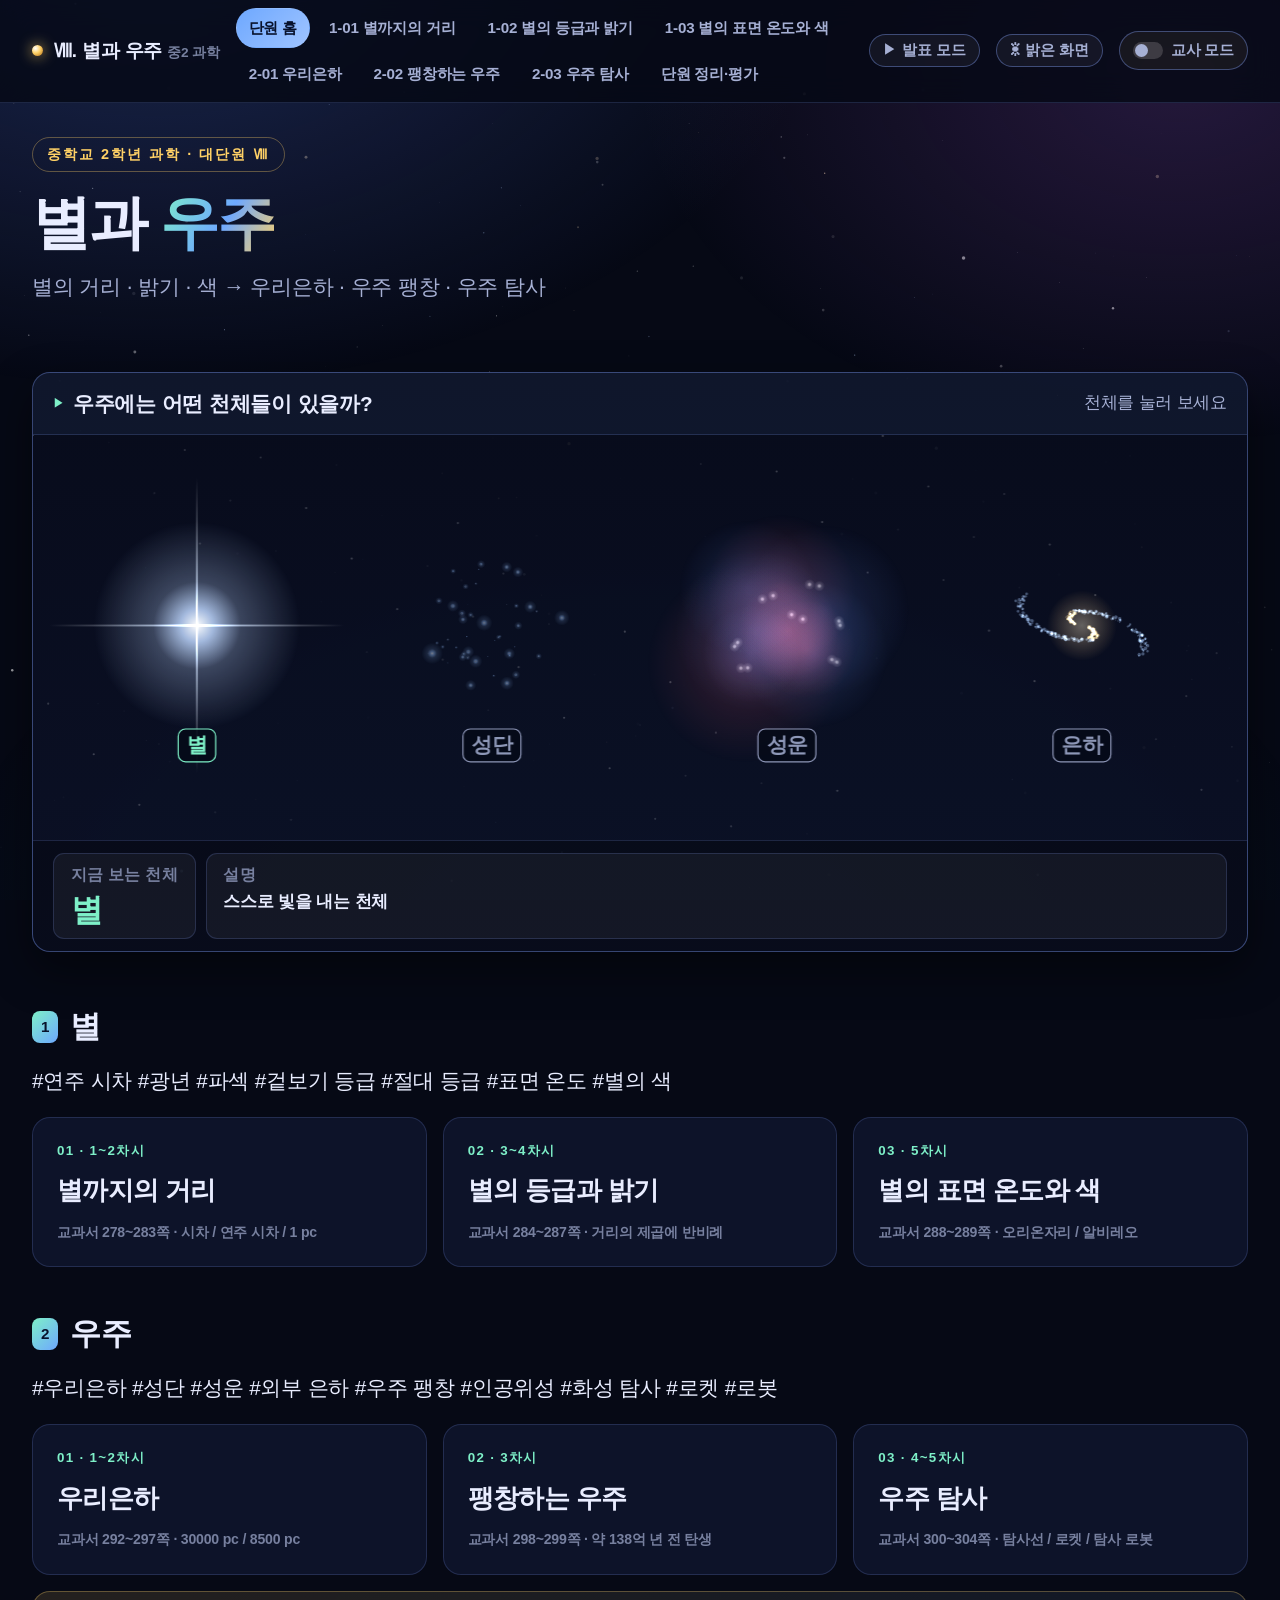
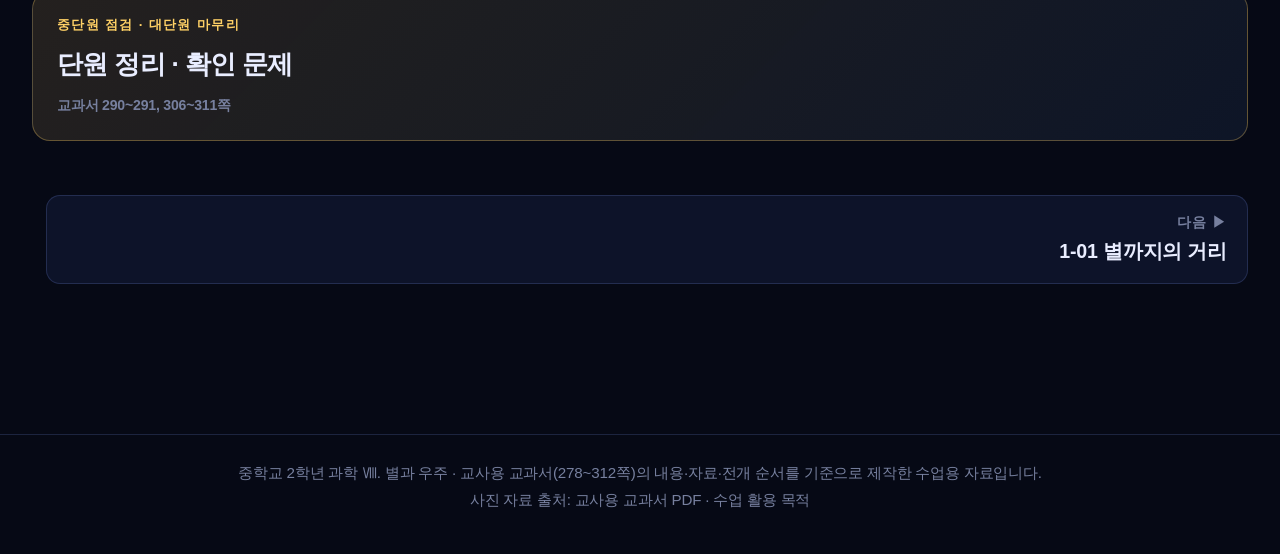
==== commit a99c508e: "교실 TV용으로 글씨·그림 크게, 내용 간략하게 - 글자 크기를 화면 폭에 비례하게(1920 화면 약 1.5배), 본문 폭 확대 - 시뮬레이션 캔버스를 화면 폭에 맞춰 장면 전체 " ====
--- a/index.html
+++ b/index.html
@@ -22,10 +22,7 @@
   <div class="page-head">
     <span class="eyebrow">중학교 2학년 과학 · 대단원 Ⅷ</span>
     <h1>별과 <em>우주</em></h1>
-    <p class="lede">
-      별까지의 거리를 알아내는 방법을 이해하고, 별의 밝기·색이 무엇을 말해 주는지 살펴봅니다.
-      이어서 우리은하를 이루는 천체와 우주 팽창을 설명하고, 우주 탐사가 인류에게 준 영향을 알아봅니다.
-    </p>
+    <p class="lede">별의 거리 · 밝기 · 색 → 우리은하 · 우주 팽창 · 우주 탐사</p>
   </div>
 
   <!-- 인트로 애니메이션 -->
@@ -61,19 +58,16 @@
       <a class="unit-card" href="s1-01-distance.html">
         <div class="cno">01 · 1~2차시</div>
         <h3>별까지의 거리</h3>
-        <p>시차란 무엇인지 알아보고, 지구 공전을 이용한 연주 시차로 별까지의 거리를 비교합니다.</p>
         <div class="meta">교과서 278~283쪽 · 시차 / 연주 시차 / 1 pc</div>
       </a>
       <a class="unit-card" href="s1-02-magnitude.html">
         <div class="cno">02 · 3~4차시</div>
         <h3>별의 등급과 밝기</h3>
-        <p>거리가 멀어질 때 밝기가 어떻게 달라지는지 확인하고, 겉보기 등급과 절대 등급을 비교합니다.</p>
         <div class="meta">교과서 284~287쪽 · 거리의 제곱에 반비례</div>
       </a>
       <a class="unit-card" href="s1-03-temperature.html">
         <div class="cno">03 · 5차시</div>
         <h3>별의 표면 온도와 색</h3>
-        <p>별의 색을 관측하여 표면 온도를 비교합니다. 청색부터 적색까지 색과 온도의 관계를 익힙니다.</p>
         <div class="meta">교과서 288~289쪽 · 오리온자리 / 알비레오</div>
       </a>
     </div>
@@ -84,19 +78,16 @@
       <a class="unit-card" href="s2-01-galaxy.html">
         <div class="cno">01 · 1~2차시</div>
         <h3>우리은하</h3>
-        <p>우리은하의 모양과 크기를 3차원으로 살펴보고, 우리은하를 이루는 성단과 성운을 비교합니다.</p>
         <div class="meta">교과서 292~297쪽 · 30000 pc / 8500 pc</div>
       </a>
       <a class="unit-card" href="s2-02-expansion.html">
         <div class="cno">02 · 3차시</div>
         <h3>팽창하는 우주</h3>
-        <p>풍선 모형으로 우주 팽창을 설명하고, 시간을 되돌려 초기 우주의 모습을 추론합니다.</p>
         <div class="meta">교과서 298~299쪽 · 약 138억 년 전 탄생</div>
       </a>
       <a class="unit-card" href="s2-03-exploration.html">
         <div class="cno">03 · 4~5차시</div>
         <h3>우주 탐사</h3>
-        <p>우주 탐사의 성과를 연표로 살펴보고, 탐사 기술이 일상생활에 쓰이는 예를 찾아봅니다.</p>
         <div class="meta">교과서 300~304쪽 · 탐사선 / 로켓 / 탐사 로봇</div>
       </a>
     </div>
@@ -105,14 +96,13 @@
       <a class="unit-card" href="review.html" style="background:linear-gradient(135deg, rgba(255,209,102,.12), rgba(110,168,255,.08)); border-color:rgba(255,209,102,.3)">
         <div class="cno" style="color:var(--accent-2)">중단원 점검 · 대단원 마무리</div>
         <h3>단원 정리 · 확인 문제</h3>
-        <p>개념 정리 쏙쏙 · 생각 그물 · 문제로 확인 콕콕 · 실력 향상 문항을 한곳에 모았습니다. 채점과 해설이 함께 나옵니다.</p>
         <div class="meta">교과서 290~291, 306~311쪽</div>
       </a>
     </div>
   </section>
 
   <!-- 수업 설계 -->
-  <section class="block">
+  <section class="block t-only">
     <h2 class="sec"><span class="num">수업</span> 차시 계획</h2>
     <p class="sec-sub">교사용 교과서의 중단원 수업 지도 설계(총 12차시)를 그대로 옮겼습니다.</p>
 
@@ -190,7 +180,7 @@
         <ul style="margin:0; padding-left:20px; color:var(--dim)">
           <li>각 페이지는 <b style="color:var(--txt)">도입 → 개념·애니메이션 → 핵심 정리 → 확인</b> 순서입니다.
             준비물이 필요한 탐구·해 보기 활동은 넣지 않았습니다.</li>
-          <li>오른쪽 위 <b style="color:var(--accent-2)">교사 모드</b>를 켜면 지도상의 유의점과 참고 자료가 함께 표시됩니다. 학생에게 보여 줄 때는 꺼 두세요.</li>
+          <li>오른쪽 위 <b style="color:var(--accent-2)">교사 모드</b>를 켜면 이 차시 계획, 학습 목표·교과서 쪽수, 지도상의 유의점·설명 문장이 함께 표시됩니다. 학생에게 보여 줄 때는 꺼 두세요.</li>
           <li>시뮬레이션은 슬라이더와 버튼으로 직접 조작합니다. 판서 대신 화면을 띄워 발문에 활용하세요.</li>
           <li>인터넷 연결 없이 동작합니다. 폴더째 USB에 담아 교실 PC에서 바로 열 수 있습니다.</li>
         </ul>
@@ -241,7 +231,7 @@
   function pos(i) { return { x: C.w * (0.135 + i * 0.243), y: C.h * 0.47 }; }
 
   wrap.addEventListener("click", function (e) {
-    var r = wrap.getBoundingClientRect(), mx = e.clientX - r.left;
+    var r = wrap.getBoundingClientRect(), mx = (e.clientX - r.left) / C.k;
     var best = 0, bd = 1e9;
     for (var i = 0; i < 4; i++) { var d = Math.abs(pos(i).x - mx); if (d < bd) { bd = d; best = i; } }
     sel = best; auto = 0; nameEl.textContent = OBJ[sel].n; descEl.textContent = OBJ[sel].d;
--- a/assets/style.css
+++ b/assets/style.css
@@ -84,15 +84,16 @@
 
 * { box-sizing: border-box; }
 
-html { scroll-behavior: smooth; scroll-padding-top: 92px; }
+/* 글자 크기는 화면 폭에 따라 커진다 (1280 → 약 18px, 1920 → 약 24px). 교실 TV에서 뒷자리까지 보이도록. */
+html { scroll-behavior: smooth; scroll-padding-top: 92px; font-size: clamp(16px, calc(0.9vw + 7px), 28px); }
 
 body {
   margin: 0;
   font-family: var(--font);
   background: var(--bg);
   color: var(--txt);
-  font-size: 17px;
-  line-height: 1.75;
+  font-size: 1.06rem;
+  line-height: 1.7;
   letter-spacing: -0.01em;
   -webkit-font-smoothing: antialiased;
 }
@@ -127,9 +128,9 @@
   border-bottom: 1px solid var(--line);
 }
 .topbar-inner {
-  max-width: 1240px;
+  max-width: 1800px;
   margin: 0 auto;
-  padding: 10px 20px;
+  padding: 8px 2.5vw;
   display: flex;
   align-items: center;
   gap: 16px;
@@ -213,9 +214,9 @@
 }
 
 /* ---------- 레이아웃 ---------- */
-.wrap { max-width: 1180px; margin: 0 auto; padding: 0 20px 90px; }
-
-.page-head { padding: 54px 0 22px; }
+.wrap { max-width: 1760px; margin: 0 auto; padding: 0 2.5vw 90px; }
+
+.page-head { padding: 1.8rem 0 1rem; }
 .page-head .eyebrow {
   display: inline-block;
   font-size: 0.78rem; font-weight: 800; letter-spacing: 0.14em;
@@ -224,7 +225,7 @@
   border-radius: 999px; padding: 4px 14px; margin-bottom: 16px;
 }
 .page-head h1 {
-  font-size: clamp(2rem, 4.6vw, 3.1rem);
+  font-size: clamp(2.2rem, 4.6vw, 3.4rem);
   line-height: 1.18; margin: 0 0 12px; font-weight: 900;
   letter-spacing: -0.035em;
 }
@@ -233,11 +234,11 @@
   background: linear-gradient(120deg, var(--accent-3), var(--accent) 55%, var(--accent-2));
   -webkit-background-clip: text; background-clip: text; color: transparent;
 }
-.page-head .lede { color: var(--dim); font-size: 1.06rem; max-width: 66ch; margin: 0; }
-
-section.block { margin: 46px 0 0; scroll-margin-top: 92px; }
+.page-head .lede { color: var(--dim); font-size: 1.15rem; max-width: 60ch; margin: 0; }
+
+section.block { margin: 2.6rem 0 0; scroll-margin-top: 92px; }
 h2.sec {
-  font-size: 1.55rem; font-weight: 850; margin: 0 0 6px;
+  font-size: 1.7rem; font-weight: 850; margin: 0 0 0.5rem;
   display: flex; align-items: center; gap: 12px; letter-spacing: -0.03em;
 }
 h2.sec .num {
@@ -248,10 +249,10 @@
 h2.sec .qq {
   font-size: 0.9rem; font-weight: 600; color: var(--dim-2);
 }
-.sec-sub { color: var(--dim); margin: 0 0 20px; max-width: 74ch; }
+.sec-sub { color: var(--txt); font-size: 1.12rem; margin: 0 0 1rem; max-width: 92ch; }
 
 h3.mini {
-  font-size: 1.08rem; font-weight: 800; margin: 26px 0 10px;
+  font-size: 1.2rem; font-weight: 800; margin: 1.4rem 0 0.6rem;
   color: var(--head-2); letter-spacing: -0.02em;
 }
 
@@ -264,7 +265,7 @@
   box-shadow: var(--shadow);
 }
 .card + .card { margin-top: 16px; }
-.card h3 { margin: 0 0 10px; font-size: 1.12rem; font-weight: 800; letter-spacing: -0.02em; }
+.card h3 { margin: 0 0 10px; font-size: 1.2rem; font-weight: 800; letter-spacing: -0.02em; }
 .card p:last-child { margin-bottom: 0; }
 
 .grid { display: grid; gap: 16px; }
@@ -289,8 +290,12 @@
   background: rgba(255, 209, 102, 0.08);
   border-radius: 0 14px 14px 0;
   padding: 16px 20px; margin: 0 0 18px;
+  font-size: 1.25rem; line-height: 1.7;
 }
 .hook strong { color: var(--accent-2); }
+/* 그림 옆 카드에 말풍선만 있으면 세로 가운데로 */
+.grid > .card:has(> .hook) { display: flex; flex-direction: column; justify-content: center; }
+.grid > .card > .hook:last-child { margin-bottom: 0; }
 
 /* 핵심 정리 */
 .key {
@@ -302,6 +307,9 @@
 .key ul { margin: 0; padding-left: 20px; }
 .key li { margin: 7px 0; }
 .key b { color: var(--strong); }
+/* 그림 옆에 놓인 핵심 상자는 내용을 세로 가운데에 크게 */
+.grid > .key { display: flex; flex-direction: column; justify-content: center; font-size: 1.3rem; }
+.grid > .key li { margin: 0.5em 0; }
 
 /* 교사용 메모 */
 .teacher-note {
@@ -328,7 +336,7 @@
   border: 1px solid var(--line); background: #000;
 }
 figure.fig figcaption {
-  font-size: 0.83rem; color: var(--dim-2); margin-top: 8px; text-align: center; line-height: 1.5;
+  font-size: 0.95rem; color: var(--dim); margin-top: 8px; text-align: center; line-height: 1.5;
 }
 figure.fig figcaption b { color: var(--dim); }
 .src { font-size: 0.74rem; color: var(--dim-2); opacity: 0.8; }
@@ -339,8 +347,8 @@
 }
 .photo-card img { width: 100%; display: block; aspect-ratio: 4/3; object-fit: cover; background: #000; }
 .photo-card .pc-body { padding: 13px 15px 16px; }
-.photo-card .pc-body h4 { margin: 0 0 5px; font-size: 1rem; font-weight: 800; }
-.photo-card .pc-body p { margin: 0; font-size: 0.88rem; color: var(--dim); line-height: 1.6; }
+.photo-card .pc-body h4 { margin: 0 0 5px; font-size: 1.15rem; font-weight: 800; }
+.photo-card .pc-body p { margin: 0; font-size: 1rem; color: var(--dim); line-height: 1.5; }
 
 /* ---------- 시뮬레이션 ---------- */
 .sim {
@@ -355,26 +363,26 @@
   padding: 13px 20px; border-bottom: 1px solid var(--line);
   background: rgba(110, 168, 255, 0.07); flex-wrap: wrap;
 }
-.sim-head h4 { margin: 0; font-size: 1rem; font-weight: 800; display: flex; align-items: center; gap: 9px; }
+.sim-head h4 { margin: 0; font-size: 1.12rem; font-weight: 800; display: flex; align-items: center; gap: 9px; }
 .sim-head h4::before {
   content: "▶"; font-size: 0.6rem; color: var(--accent-3);
 }
-.sim-head .hint { font-size: 0.8rem; color: var(--dim-2); }
+.sim-head .hint { font-size: 0.9rem; color: var(--dim); }
 .sim canvas { display: block; width: 100%; touch-action: none; }
 .sim-controls {
   display: flex; align-items: center; gap: 12px 18px; flex-wrap: wrap;
   padding: 14px 20px; border-top: 1px solid var(--line);
   background: rgba(0, 0, 0, 0.25);
 }
-.ctl { display: flex; align-items: center; gap: 9px; font-size: 0.86rem; color: var(--dim); font-weight: 600; }
-.ctl input[type="range"] { width: 160px; accent-color: var(--accent); cursor: pointer; }
+.ctl { display: flex; align-items: center; gap: 9px; font-size: 1rem; color: var(--dim); font-weight: 600; }
+.ctl input[type="range"] { width: 11rem; height: 1.2rem; accent-color: var(--accent); cursor: pointer; }
 .ctl .val { font-variant-numeric: tabular-nums; color: var(--accent-3); font-weight: 800; min-width: 54px; }
 
 .btn {
-  font-family: inherit; font-size: 0.85rem; font-weight: 700;
+  font-family: inherit; font-size: 1rem; font-weight: 700;
   color: var(--txt); background: rgba(110, 168, 255, 0.14);
   border: 1px solid var(--line-strong); border-radius: 10px;
-  padding: 7px 15px; cursor: pointer; transition: all 0.16s ease;
+  padding: 0.4em 0.9em; cursor: pointer; transition: all 0.16s ease;
 }
 .btn:hover { background: rgba(110, 168, 255, 0.28); border-color: var(--accent); }
 .btn.on { background: var(--accent); color: var(--on-accent); border-color: var(--accent); }
@@ -389,20 +397,20 @@
 }
 .stat {
   background: var(--soft); border: 1px solid var(--line);
-  border-radius: 11px; padding: 8px 14px; min-width: 112px;
-}
-.stat .k { font-size: 0.71rem; color: var(--dim-2); font-weight: 700; letter-spacing: 0.02em; }
-.stat .v { font-size: 1.08rem; font-weight: 850; color: var(--accent-3); font-variant-numeric: tabular-nums; }
+  border-radius: 11px; padding: 0.4rem 0.9rem; min-width: 7rem;
+}
+.stat .k { font-size: 0.85rem; color: var(--dim-2); font-weight: 700; letter-spacing: 0.02em; }
+.stat .v { font-size: 1.75rem; line-height: 1.3; font-weight: 850; color: var(--accent-3); font-variant-numeric: tabular-nums; }
 .stat.amber .v { color: var(--accent-2); }
 .stat.warm .v { color: var(--warm); }
 
 /* ---------- 표 ---------- */
 table.data {
-  width: 100%; border-collapse: collapse; font-size: 0.93rem;
+  width: 100%; border-collapse: collapse; font-size: 1.08rem;
   background: var(--table-bg); border-radius: 12px; overflow: hidden;
 }
-table.data th, table.data td { padding: 10px 13px; text-align: center; border-bottom: 1px solid var(--line); }
-table.data th { background: rgba(110, 168, 255, 0.14); font-weight: 800; font-size: 0.85rem; color: var(--head-2); }
+table.data th, table.data td { padding: 0.5rem 0.8rem; text-align: center; border-bottom: 1px solid var(--line); }
+table.data th { background: rgba(110, 168, 255, 0.14); font-weight: 800; font-size: 1rem; color: var(--head-2); }
 table.data tbody tr:last-child td { border-bottom: none; }
 table.data tbody tr:hover { background: rgba(110, 168, 255, 0.07); }
 table.data td.name { text-align: left; font-weight: 700; }
@@ -426,7 +434,7 @@
 }
 .opts { display: grid; gap: 8px; }
 .opt {
-  text-align: left; font-family: inherit; font-size: 0.95rem; color: var(--txt);
+  text-align: left; font-family: inherit; font-size: 1.05rem; color: var(--txt);
   background: var(--soft); border: 1px solid var(--line);
   border-radius: 11px; padding: 10px 15px; cursor: pointer; transition: all 0.15s ease;
 }
@@ -437,7 +445,7 @@
 .sol {
   display: none; margin-top: 12px; padding: 12px 16px;
   background: rgba(126, 240, 200, 0.08); border-left: 3px solid var(--accent-3);
-  border-radius: 0 10px 10px 0; font-size: 0.9rem; color: var(--dim);
+  border-radius: 0 10px 10px 0; font-size: 1rem; color: var(--dim);
 }
 .sol.show { display: block; }
 .sol b { color: var(--accent-3); }
@@ -446,7 +454,7 @@
 .reveal {
   display: none; margin-top: 10px; padding: 12px 16px;
   background: rgba(255, 209, 102, 0.09); border-left: 3px solid var(--accent-2);
-  border-radius: 0 10px 10px 0; font-size: 0.93rem;
+  border-radius: 0 10px 10px 0; font-size: 1.05rem;
 }
 .reveal.show { display: block; }
 
@@ -462,7 +470,7 @@
 
 /* ---------- 기타 ---------- */
 .pill {
-  display: inline-block; font-size: 0.74rem; font-weight: 800;
+  display: inline-block; font-size: 0.9rem; font-weight: 800;
   border-radius: 999px; padding: 3px 11px; margin: 0 4px 4px 0;
   background: rgba(110, 168, 255, 0.16); color: var(--pill-txt); border: 1px solid var(--line);
 }
@@ -476,7 +484,7 @@
   color: inherit; padding: 0 2px;
 }
 
-.note-sm { font-size: 0.85rem; color: var(--dim-2); }
+.note-sm { font-size: 0.95rem; color: var(--dim); }
 
 hr.sep { border: none; border-top: 1px solid var(--line); margin: 34px 0; }
 
@@ -517,8 +525,8 @@
 a.unit-card .cno {
   font-size: 0.72rem; font-weight: 900; letter-spacing: 0.1em; color: var(--accent-3);
 }
-a.unit-card h3 { margin: 6px 0 8px; font-size: 1.22rem; font-weight: 850; letter-spacing: -0.025em; }
-a.unit-card p { margin: 0 0 12px; font-size: 0.9rem; color: var(--dim); line-height: 1.65; }
+a.unit-card h3 { margin: 6px 0 8px; font-size: 1.4rem; font-weight: 850; letter-spacing: -0.025em; }
+a.unit-card p { margin: 0 0 12px; font-size: 1rem; color: var(--dim); line-height: 1.65; }
 a.unit-card .meta { font-size: 0.76rem; color: var(--dim-2); font-weight: 700; }
 
 @media (max-width: 640px) {
@@ -527,3 +535,73 @@
   .card { padding: 18px 16px; }
   .ctl input[type="range"] { width: 120px; }
 }
+
+/* ---------- 교사에게만 보이는 것 ----------
+   학생 화면(TV)에는 그림·시뮬레이션·수치만 크게 남기고, 학습 목표·교과서 쪽수·교사용 구역은 교사 모드에서만 보인다. */
+.goals, h2.sec .qq, .t-only { display: none; }
+body.teacher-on .goals, body.teacher-on .t-only { display: block; }
+body.teacher-on h2.sec .qq { display: inline; }
+
+/* ---------- 발표 모드 (한 장씩 넘기기) ---------- */
+.pres-btn .ic { font-size: 0.7rem; }
+.pres-btn:hover { color: var(--accent-3); border-color: var(--accent-3); }
+.pres-bar { display: none; }
+
+html.presenting { scroll-behavior: auto; scroll-padding-top: 0; }
+html.presenting body { font-size: 1.12rem; }
+html.presenting .topbar,
+html.presenting #progress,
+html.presenting .pager { display: none; }
+html.presenting main.wrap {
+  max-width: 1840px; min-height: 100vh; padding: 1.4rem 2.5vw 90px;
+  display: flex; flex-direction: column; justify-content: center;
+}
+html.presenting main.wrap > :not(.slide-on) { display: none; }
+html.presenting section.block { margin: 0; }
+html.presenting .page-head { padding: 0 0 26px; }
+html.presenting .page-head h1 { font-size: clamp(2.6rem, 6vw, 4.4rem); }
+html.presenting .page-head .lede { font-size: 1.3rem; }
+html.presenting h2.sec { font-size: 1.9rem; }
+html.presenting .score-bar { bottom: 84px; }
+
+html.presenting .slide-on.anim-r { animation: presR 0.5s cubic-bezier(0.2, 0.7, 0.2, 1) both; }
+html.presenting .slide-on.anim-l { animation: presL 0.5s cubic-bezier(0.2, 0.7, 0.2, 1) both; }
+@keyframes presR { from { opacity: 0; transform: translateX(46px); } to { opacity: 1; transform: none; } }
+@keyframes presL { from { opacity: 0; transform: translateX(-46px); } to { opacity: 1; transform: none; } }
+@media (prefers-reduced-motion: reduce) {
+  html.presenting .slide-on.anim-r, html.presenting .slide-on.anim-l { animation: none; }
+}
+
+html.presenting .pres-bar {
+  position: fixed; left: 50%; bottom: 16px; transform: translateX(-50%); z-index: 70;
+  display: flex; align-items: center; gap: 6px; max-width: calc(100vw - 24px);
+  padding: 7px 8px; border-radius: 999px;
+  background: var(--float-bg); border: 1px solid var(--line-strong);
+  box-shadow: var(--shadow); backdrop-filter: blur(14px);
+  transition: opacity 0.4s ease;
+}
+html.presenting .pres-bar.idle { opacity: 0.18; }
+html.presenting .pres-bar:hover { opacity: 1; }
+.pres-bar button {
+  font-family: inherit; font-size: 0.78rem; font-weight: 800; color: var(--dim);
+  background: var(--soft); border: 1px solid var(--line); border-radius: 999px;
+  padding: 6px 12px; cursor: pointer; white-space: nowrap; transition: all 0.15s ease;
+}
+.pres-bar button:hover:not(:disabled) { color: var(--accent); border-color: var(--accent); }
+.pres-bar button:disabled { opacity: 0.35; cursor: default; }
+.pres-bar button.on { color: var(--on-accent); background: var(--accent-2); border-color: var(--accent-2); }
+.pres-bar [data-k="prev"], .pres-bar [data-k="next"] { padding: 6px 14px; color: var(--txt); }
+.pres-info { display: flex; flex-direction: column; line-height: 1.2; padding: 0 6px; min-width: 0; }
+.pres-info b { font-size: 0.78rem; white-space: nowrap; overflow: hidden; text-overflow: ellipsis; max-width: 24ch; }
+.pres-info span { font-size: 0.7rem; color: var(--dim-2); font-weight: 700; }
+.pres-dots { display: flex; gap: 5px; padding: 0 4px; }
+.pres-bar .pres-dots button {
+  width: 9px; height: 9px; padding: 0; border-radius: 50%;
+  background: var(--line-strong); border: 0;
+}
+.pres-bar .pres-dots button.on { background: var(--accent); width: 22px; border-radius: 5px; }
+.pres-sep { width: 1px; height: 22px; background: var(--line-strong); margin: 0 2px; }
+@media (max-width: 760px) {
+  html.presenting main.wrap { padding: 20px 14px 100px; }
+  .pres-dots, .pres-sep, .pres-bar [data-k="theme"], .pres-bar [data-k="full"] { display: none !important; }
+}
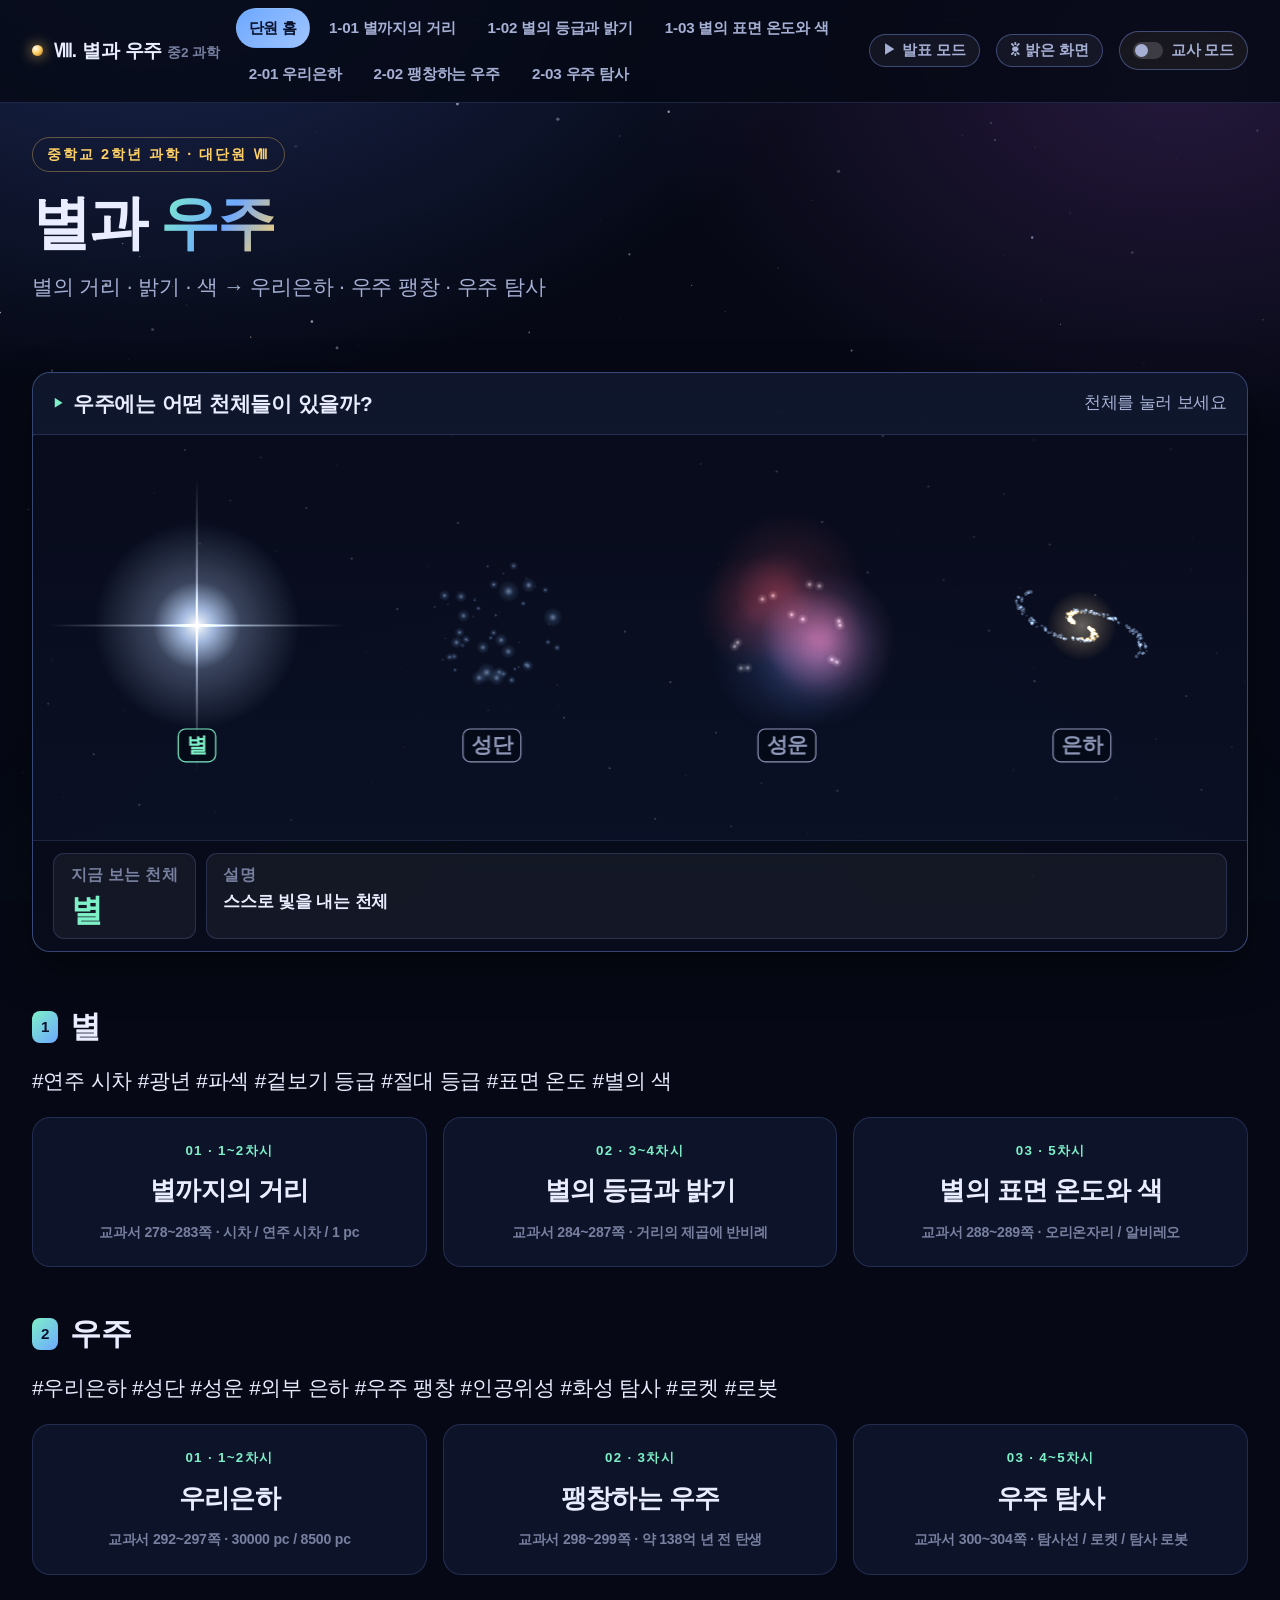
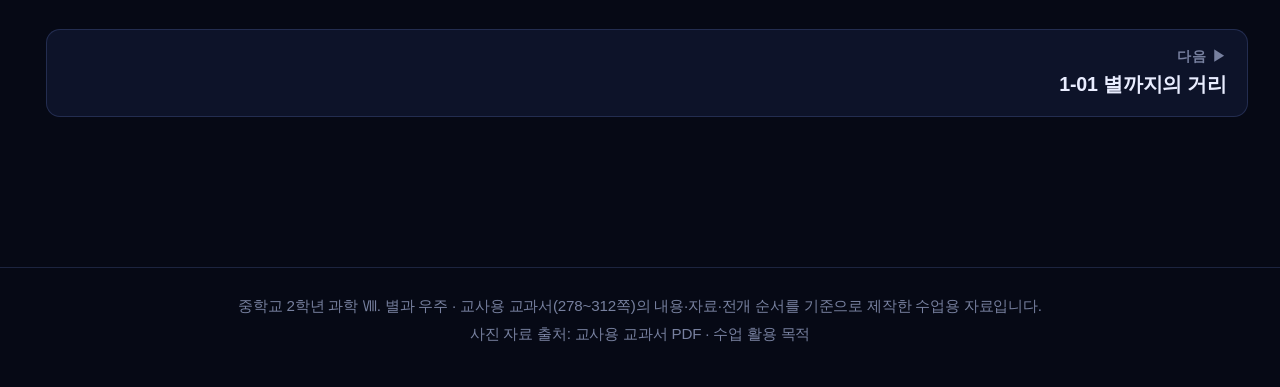
==== commit 092a4630: "단원 정리·평가 페이지 삭제 review.html 삭제, 페이지 목록·단원 홈 카드·사용안내에서 제거. 사용안내 애니메이션 목록에 '공간 자체가 늘어난다' 추가.  Co-Autho" ====
--- a/index.html
+++ b/index.html
@@ -92,13 +92,6 @@
       </a>
     </div>
 
-    <div class="unit-grid" style="margin-top:16px; grid-template-columns:1fr">
-      <a class="unit-card" href="review.html" style="background:linear-gradient(135deg, rgba(255,209,102,.12), rgba(110,168,255,.08)); border-color:rgba(255,209,102,.3)">
-        <div class="cno" style="color:var(--accent-2)">중단원 점검 · 대단원 마무리</div>
-        <h3>단원 정리 · 확인 문제</h3>
-        <div class="meta">교과서 290~291, 306~311쪽</div>
-      </a>
-    </div>
   </section>
 
   <!-- 수업 설계 -->
--- a/assets/style.css
+++ b/assets/style.css
@@ -265,6 +265,7 @@
   box-shadow: var(--shadow);
 }
 .card + .card { margin-top: 16px; }
+.grid > .card + .card { margin-top: 0; }   /* 격자 안 카드는 높이를 맞춘다 */
 .card h3 { margin: 0 0 10px; font-size: 1.2rem; font-weight: 800; letter-spacing: -0.02em; }
 .card p:last-child { margin-bottom: 0; }
 
@@ -377,6 +378,22 @@
 .ctl { display: flex; align-items: center; gap: 9px; font-size: 1rem; color: var(--dim); font-weight: 600; }
 .ctl input[type="range"] { width: 11rem; height: 1.2rem; accent-color: var(--accent); cursor: pointer; }
 .ctl .val { font-variant-numeric: tabular-nums; color: var(--accent-3); font-weight: 800; min-width: 54px; }
+/* 숫자 입력 칸 (거리 단위 변환기) */
+.num-in {
+  font-family: inherit; font-size: 1.5rem; font-weight: 800; width: 9em;
+  color: var(--txt); background: rgba(0, 0, 0, 0.35);
+  border: 1px solid var(--line-strong); border-radius: 10px; padding: 0.15em 0.5em;
+}
+.num-in:focus { outline: 2px solid var(--accent-2); }
+.uc-out .stat { flex: 1; min-width: 12rem; }
+.uc-out .stat .k { font-size: 1rem; }
+.uc-out .stat .v { font-size: 2rem; }
+/* 단위 카드 */
+.unit-card { text-align: center; }
+.unit-card .u-name { font-size: 1.9rem; font-weight: 900; color: var(--accent-2); }
+.unit-card .u-name small { font-size: 0.55em; color: var(--dim); font-weight: 700; }
+.unit-card .u-val { font-size: 1.35rem; font-weight: 800; margin: 0.3em 0; }
+.unit-card .u-desc { color: var(--dim); font-size: 1rem; }
 
 .btn {
   font-family: inherit; font-size: 1rem; font-weight: 700;
@@ -605,3 +622,35 @@
   html.presenting main.wrap { padding: 20px 14px 100px; }
   .pres-dots, .pres-sep, .pres-bar [data-k="theme"], .pres-bar [data-k="full"] { display: none !important; }
 }
+
+/* 1-02 공식 상자 (밝기 = 빛의 세기 / 4πr²) */
+.formula { display: flex; align-items: center; justify-content: center; flex-wrap: wrap; gap: 0.6em;
+  margin: 0.6rem 0; padding: 0.6em 1em; border: 1px solid rgba(255,209,102,.35); border-radius: 12px;
+  background: rgba(255,209,102,.06); font-size: 1.7rem; font-weight: 800; color: var(--txt); }
+.formula .f-eq { color: var(--accent-2); }
+.formula .frac { display: inline-flex; flex-direction: column; align-items: center; text-align: center; }
+.formula .frac > span { padding: 0.1em 0.6em; }
+.formula .f-num { border-bottom: 2px solid currentColor; }
+.formula b { color: var(--accent-2); }
+/* 캔버스와 공식 상자를 좌우로 (좁은 화면에서는 위아래) */
+.sim-row { display: flex; align-items: center; gap: 1rem; }
+.sim-row .sim-stage { flex: 1 1 0; min-width: 0; }
+.sim-row .formula { flex: 0 0 30%; flex-direction: column; gap: 0.5em; margin: 0 0.8rem 0 0; padding: 1em 0.6em; font-size: 1.5rem; }
+.sim-row .formula > span, .sim-row .formula .frac > span { white-space: nowrap; }
+.sim-row .formula .f-eq { font-size: 1.3em; line-height: 1; }
+@media (max-width: 900px) {
+  .sim-row { flex-direction: column; align-items: stretch; }
+  .sim-row .formula { flex: none; flex-direction: row; margin: 0.6rem 0; font-size: 1.3rem; }
+}
+/* 2-01 그림 10 — 사진 위 지름 표시 (어두운 사진 위라 고정색) */
+.diam-wrap { position: relative; }
+.diam-ov { position: absolute; inset: 0; width: 100%; height: 100%; pointer-events: none;
+  opacity: 0; transition: opacity 0.3s ease; }
+.show-diam .diam-ov { opacity: 1; }
+.diam-ov .arw { stroke: #ffd166; stroke-width: 5; }
+.diam-ov .tick { stroke: rgba(255,209,102,.7); stroke-width: 3; stroke-dasharray: 8 6; }
+.diam-ov text { fill: #ffd166; font-size: 40px; font-weight: 800; text-anchor: middle;
+  paint-order: stroke; stroke: rgba(0,0,0,.85); stroke-width: 7px; stroke-linejoin: round; }
+.diam-cap { position: absolute; left: 0; right: 0; top: 0.5em; text-align: center; color: #e9edff;
+  font-weight: 800; font-size: 1.05rem; text-shadow: 0 1px 4px #000; pointer-events: none; }
+#mwFig + .key { margin-top: 18px; }
